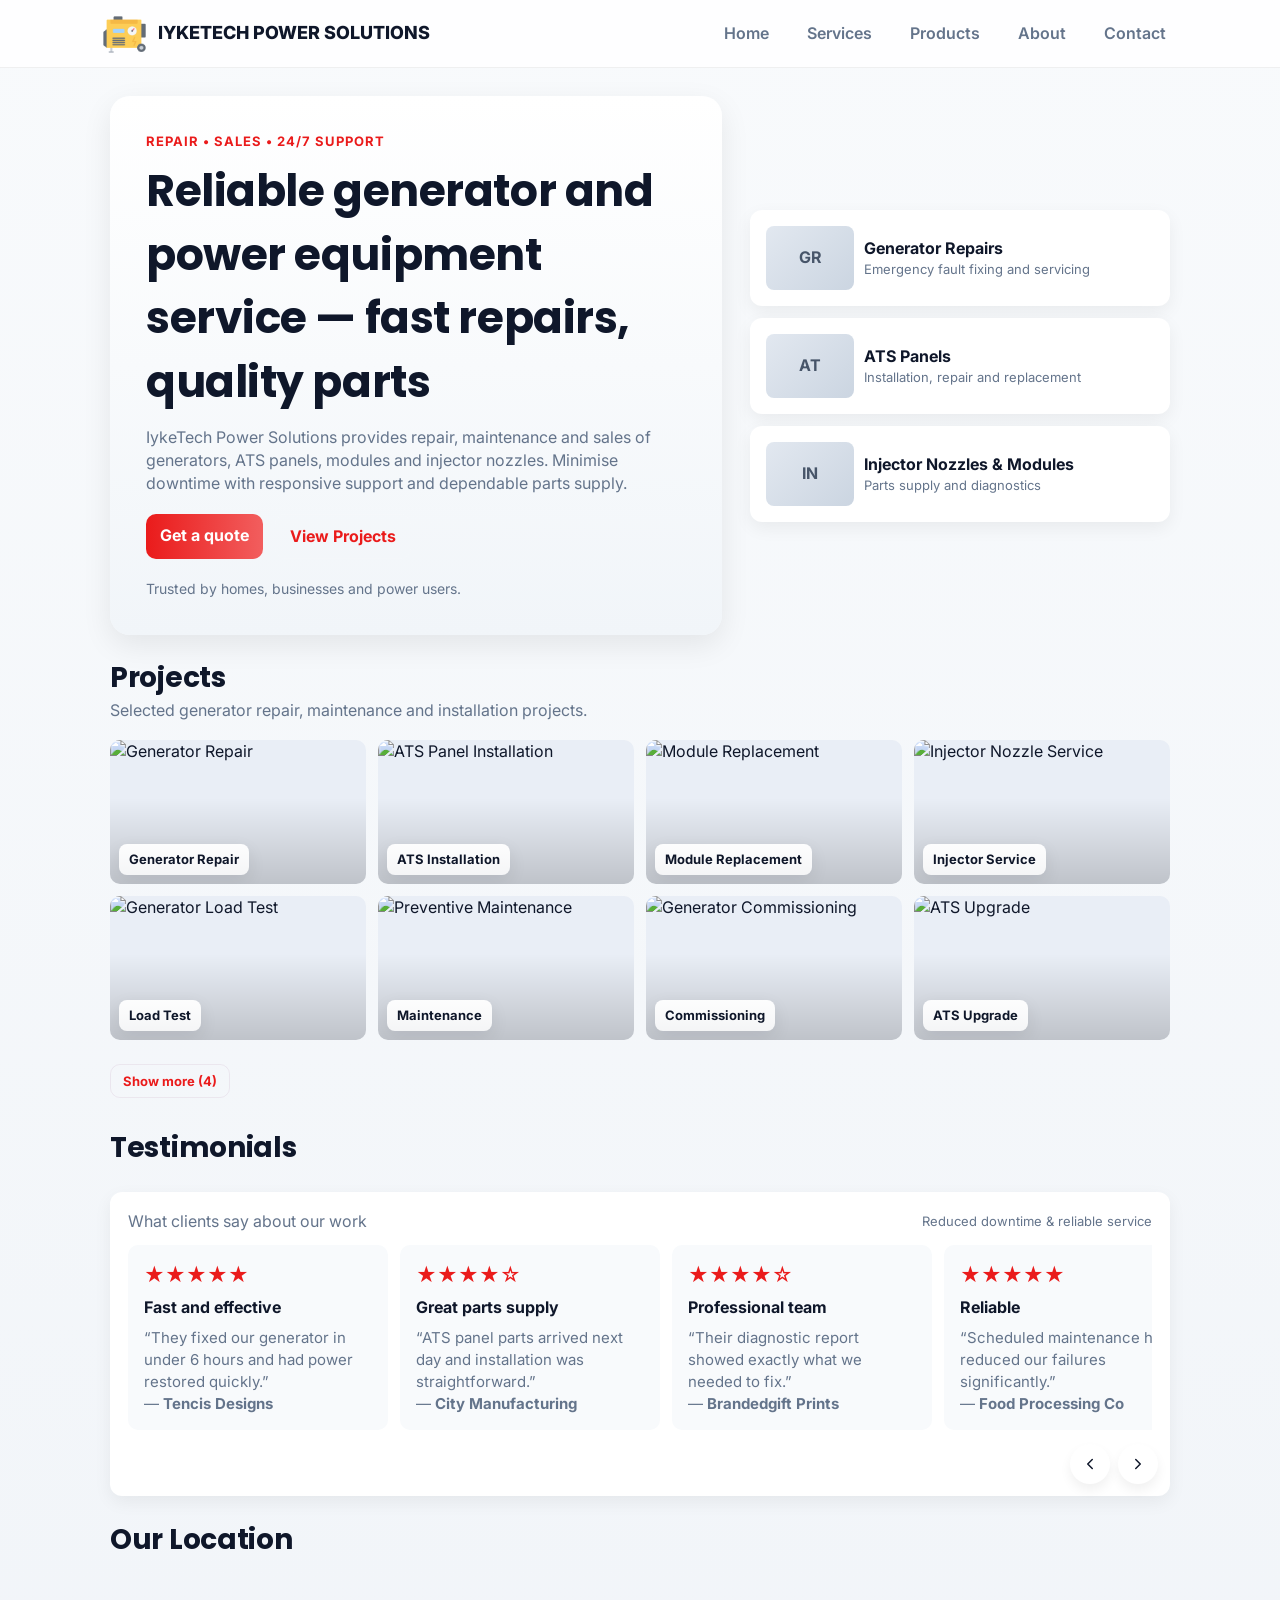
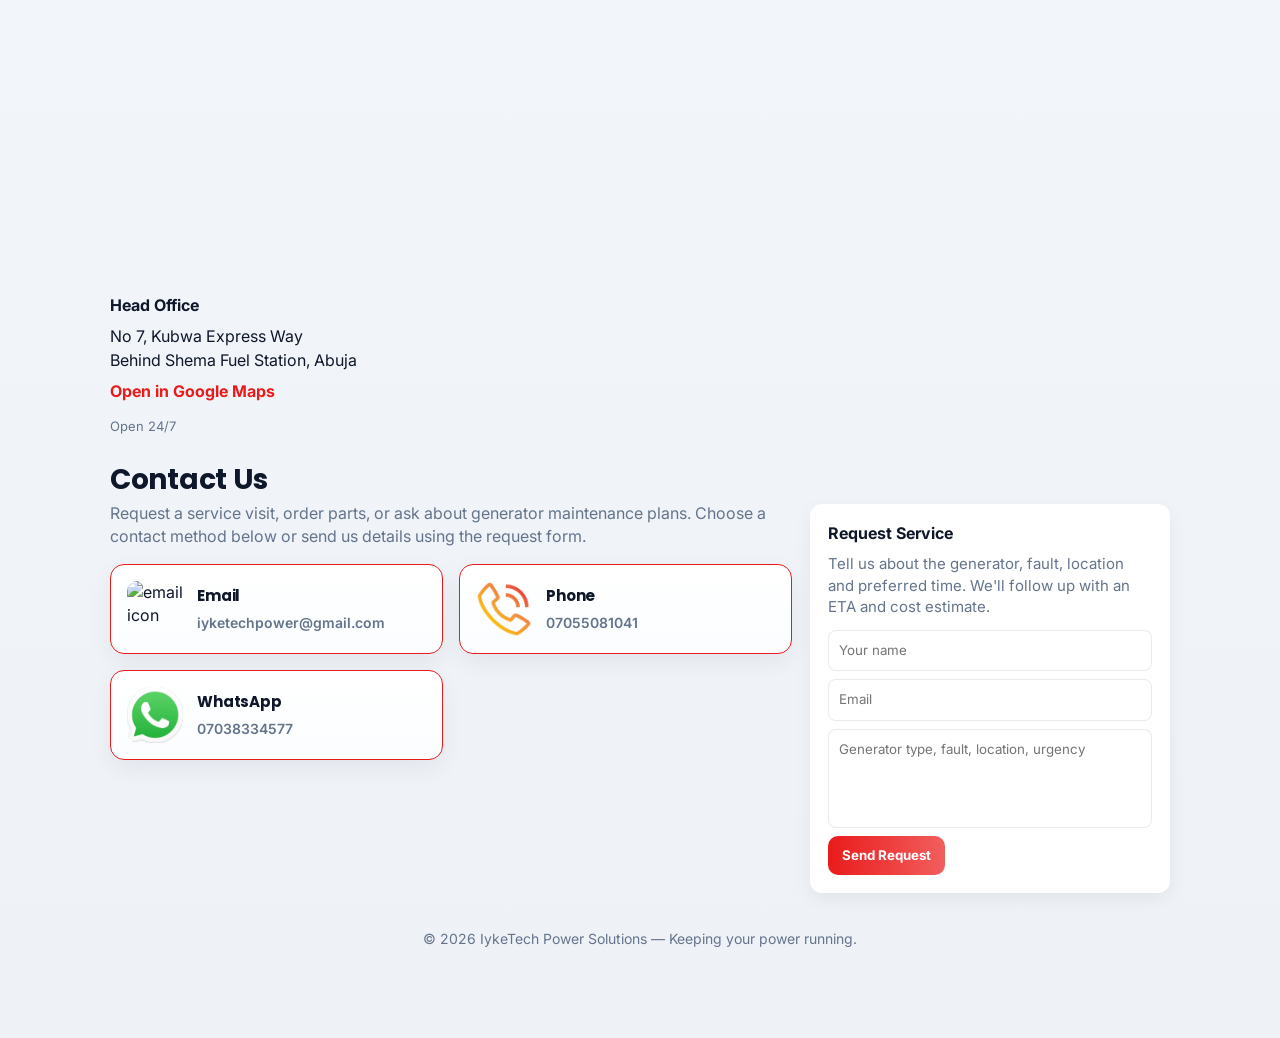
==== index.html @ dd2129fa "fix urls 2" ====
<!doctype html>
<html lang="en">

<head>
    <meta charset="utf-8" />
    <meta name="viewport" content="width=device-width,initial-scale=1" />
    <title>IykeTech Power Solutions — Generator Repairs, Sales & Maintenance</title>
    <link rel="stylesheet" href="index.css">
    <link rel="icon" href="/favicon.ico" type="image/x-icon">
    <meta name="description"
        content="IykeTech Power Solutions — generator repairs, ATS panels, modules, injector nozzles and sales. 24/7 support, parts supply and maintenance services." />

    <link rel="preconnect" href="https://fonts.googleapis.com">
    <link rel="preconnect" href="https://fonts.gstatic.com" crossorigin>
    <link
        href="https://fonts.googleapis.com/css2?family=Inter:wght@300;400;500;600;700&family=Poppins:wght@400;600;700&display=swap"
        rel="stylesheet">

    <link rel="canonical" href="https://your-site.example/" />
    <meta property="og:type" content="website" />
    <meta property="og:title" content="IykeTech Power Solutions — Generator Repairs & Sales" />
    <meta property="og:description"
        content="Repair and sales of generators, ATS panels, modules and injector nozzles. 24/7 service and support." />
    <meta property="og:image" content="https://chideraval.github.io/iyketech-power-solutions/images/logo.png" />
    <meta name="twitter:card" content="summary_large_image" />
    <meta name="twitter:title" content="IykeTech Power Solutions — Generator Repairs & Sales" />
    <meta name="twitter:description"
        content="Repair and sales of generators, ATS panels, modules and injector nozzles." />
    <meta name="twitter:image" content="https://chideraval.github.io/iyketech-power-solutions/images/logo.png" />

    <script type="application/ld+json">
  {
    "@context": "https://schema.org",
    "@type": "LocalBusiness",
    "name": "IykeTech Power Solutions",
    "description": "Repair and sales of generators, ATS panels, modules and injector nozzles.",
    "telephone": "07055081041",
    "email": "hello@iyketechpowersolutions.com",
    "url": "https://your-site.example/",
    "address": {
      "@type": "PostalAddress",
      "streetAddress": "No 7, Kubwa Express Way, behind Shema Fuel Station",
      "addressLocality": "Abuja",
      "addressRegion": "FCT",
      "postalCode": "",
      "addressCountry": "NG"
    }
  }
  </script>
</head>

<body>
    <header>
        <div class="nav-wrap">
            <div class="brand">
                <div class="logo" aria-hidden="true">
                    <img src="images/logo.png" loading="lazy" decoding="async" width="45"
                        height="45" alt="Company logo">
                </div>
                <div>
                    <div style="font-size:18px;font-weight:800">IYKETECH POWER SOLUTIONS</div>
                </div>
            </div>

            <nav>
                <div class="nav-links" role="navigation" aria-label="Main navigation">
                    <a href="/iyketech-power-solutions/">Home</a>
                    <a href="/iyketech-power-solutions/services">Services</a>
                    <a href="/iyketech-power-solutions/products">Products</a>
                    <a href="/iyketech-power-solutions/about">About</a>
                    <a href="#contact">Contact</a>
                </div>

                <div class="mobile-menu" id="mobileMenu" aria-hidden="true">
                    <a href="/iyketech-power-solutions/">Home</a>
                    <a href="/iyketech-power-solutions/services">Services</a>
                    <a href="/iyketech-power-solutions/products">Products</a>
                    <a href="/iyketech-power-solutions/about">About</a>
                    <a href="#contact">Contact</a>
                </div>
            </nav>

            <button class="menu-toggle" aria-label="Open menu" title="Menu">☰</button>
        </div>
    </header>

    <main>
        <section id="home" class="hero" aria-labelledby="home-title" data-aos="fade-up" data-aos-duration="1000"
            data-aos-delay="200">
            <div class="hero-card">
                <div class="eyebrow">Repair • Sales • 24/7 Support</div>
                <h1 id="home-title">Reliable generator and power equipment service — fast repairs, quality parts</h1>
                <p class="lead">IykeTech Power Solutions provides repair, maintenance and sales of generators, ATS
                    panels,
                    modules and injector nozzles. Minimise downtime with responsive support and dependable parts supply.
                </p>
                <div class="hero-ctas">
                    <a class="cta" href="#contact">Get a quote</a>
                    <a class="cta" href="#portfolio"
                        style="background:transparent;color:var(--accent);border:1px solid rgba(255,255,255,0.05)">View
                        Projects</a>
                </div>

                <div style="margin-top:20px;color:var(--muted);font-size:14px">Trusted by homes, businesses and power
                    users.</div>
            </div>

            <aside class="hero-preview" aria-hidden="true">
                <div class="sample-card">
                    <div class="sample-thumb">GR</div>
                    <div>
                        <div style="font-weight:700">Generator Repairs</div>
                        <div style="color:var(--muted);font-size:13px">Emergency fault fixing and servicing</div>
                    </div>
                </div>

                <div class="sample-card">
                    <div class="sample-thumb">AT</div>
                    <div>
                        <div style="font-weight:700">ATS Panels</div>
                        <div style="color:var(--muted);font-size:13px">Installation, repair and replacement</div>
                    </div>
                </div>

                <div class="sample-card">
                    <div class="sample-thumb">IN</div>
                    <div>
                        <div style="font-weight:700">Injector Nozzles & Modules</div>
                        <div style="color:var(--muted);font-size:13px">Parts supply and diagnostics</div>
                    </div>
                </div>
            </aside>
        </section>

        <section id="portfolio" aria-labelledby="portfolio-title" style="margin-top:0px" data-aos="fade-up"
            data-aos-duration="1000" data-aos-delay="200">
            <h2 id="portfolio-title" style="margin-bottom: 0;">Projects</h2>
            <p style="color:var(--muted);margin-top:0px">Selected generator repair, maintenance and installation
                projects.</p>
            <div class="portfolio-grid">
                <div class="project" data-title="Generator Repair — Residential Estate"
                    data-img="url('https://picsum.photos/seed/retailfacade/1200/800')">
                    <img class="proj-img" loading="lazy" decoding="async"
                        src="https://picsum.photos/seed/retailfacade/1200/800" alt="Generator Repair">
                    <div class="label">Generator Repair</div>
                </div>

                <div class="project" data-title="ATS Panel Installation — Office Complex"
                    data-img="url('https://picsum.photos/seed/confbackdrop/1200/800')">
                    <img class="proj-img" loading="lazy" decoding="async"
                        src="https://picsum.photos/seed/confbackdrop/1200/800" alt="ATS Panel Installation">
                    <div class="label">ATS Installation</div>
                </div>

                <div class="project" data-title="Module Replacement — Business Centre"
                    data-img="url('https://picsum.photos/seed/vehiclewrapdesign/1200/800')">
                    <img class="proj-img" loading="lazy" decoding="async"
                        src="https://picsum.photos/seed/vehiclewrapdesign/1200/800" alt="Module Replacement">
                    <div class="label">Module Replacement</div>
                </div>

                <div class="project" data-title="Injector Nozzle Service — Fleet Generator"
                    data-img="url('https://picsum.photos/seed/windowgraphics/1200/800')">
                    <img class="proj-img" loading="lazy" decoding="async"
                        src="https://picsum.photos/seed/windowgraphics/1200/800" alt="Injector Nozzle Service">
                    <div class="label">Injector Service</div>
                </div>

                <div class="project" data-title="Generator Load Test — Workshop"
                    data-img="url('https://picsum.photos/seed/eventsigns/1200/800')">
                    <img class="proj-img" loading="lazy" decoding="async"
                        src="https://picsum.photos/seed/eventsigns/1200/800" alt="Generator Load Test">
                    <div class="label">Load Test</div>
                </div>

                <div class="project" data-title="Preventive Maintenance — Estate Backup Power"
                    data-img="url('https://picsum.photos/seed/exhibitbooth/1200/800')">
                    <img class="proj-img" loading="lazy" decoding="async"
                        src="https://picsum.photos/seed/exhibitbooth/1200/800" alt="Preventive Maintenance">
                    <div class="label">Maintenance</div>
                </div>

                <div class="project" data-title="Generator Commissioning — New Site"
                    data-img="url('https://picsum.photos/seed/posterdesign/1200/800')">
                    <img class="proj-img" loading="lazy" decoding="async"
                        src="https://picsum.photos/seed/posterdesign/1200/800" alt="Generator Commissioning">
                    <div class="label">Commissioning</div>
                </div>

                <div class="project" data-title="Control Wiring — ATS Upgrade"
                    data-img="url('https://picsum.photos/seed/floorgraphics/1200/800')">
                    <img class="proj-img" loading="lazy" decoding="async"
                        src="https://picsum.photos/seed/floorgraphics/1200/800" alt="ATS Upgrade">
                    <div class="label">ATS Upgrade</div>
                </div>

                <div class="project" data-title="Generator Overhaul — Industrial Facility"
                    data-img="url('https://picsum.photos/seed/windowwrap1/1200/800')">
                    <img class="proj-img" loading="lazy" decoding="async"
                        src="https://picsum.photos/seed/windowwrap1/1200/800" alt="Generator Overhaul">
                    <div class="label">Generator Overhaul</div>
                </div>

                <div class="project" data-title="Fuel System Service — Power House"
                    data-img="url('https://picsum.photos/seed/banner1/1200/800')">
                    <img class="proj-img" loading="lazy" decoding="async"
                        src="https://picsum.photos/seed/banner1/1200/800" alt="Fuel System Service">
                    <div class="label">Fuel Service</div>
                </div>

                <div class="project" data-title="ATS Diagnostics — Corporate Office"
                    data-img="url('https://picsum.photos/seed/tradeshow1/1200/800')">
                    <img class="proj-img" loading="lazy" decoding="async"
                        src="https://picsum.photos/seed/tradeshow1/1200/800" alt="ATS Diagnostics">
                    <div class="label">ATS Diagnostics</div>
                </div>

                <div class="project" data-title="Generator Belt Alignment — Utility Room"
                    data-img="url('https://picsum.photos/seed/pop1/1200/800')">
                    <img class="proj-img" loading="lazy" decoding="async" src="https://picsum.photos/seed/pop1/1200/800"
                        alt="Generator Belt Alignment">
                    <div class="label">Belt Alignment</div>
                </div>
            </div>

            <div id="portfolioControls" aria-hidden="true"></div>
        </section>

        <div class="lightbox" id="lightbox" role="dialog" aria-hidden="true" aria-label="Project preview"
            data-aos="fade-up" data-aos-duration="1000" data-aos-delay="200">
            <div class="lightbox-content" role="document">
                <div style="display:flex;justify-content:space-between;align-items:center">
                    <div style="font-weight:700" id="lb-title">Project</div>
                </div>

                <button class="lb-close" id="lb-close" aria-label="Close">
                    <svg viewBox="0 0 24 24" aria-hidden="true" focusable="false">
                        <line x1="18" y1="6" x2="6" y2="18"></line>
                        <line x1="6" y1="6" x2="18" y2="18"></line>
                    </svg>
                </button>

                <div class="lb-img" id="lb-img"
                    style="margin-top:20px;background-size:cover;background-position:center"></div>

                <div class="lb-meta">
                    <div style="color:var(--muted);font-size:13px">We deliver full reports and recommended action plans
                        after each visit.</div>
                    <div class="lb-nav" style="display:flex;gap:8px">
                        <button class="icon-btn lb-nav-btn" id="prev" aria-label="Previous project"><svg
                                viewBox="0 0 24 24">
                                <polyline points="15 18 9 12 15 6"></polyline>
                            </svg></button>
                        <button class="icon-btn lb-nav-btn" id="next" aria-label="Next project"><svg
                                viewBox="0 0 24 24">
                                <polyline points="9 18 15 12 9 6"></polyline>
                            </svg></button>
                    </div>
                </div>
            </div>
        </div>

        <section id="testimonials" aria-labelledby="testimonials-title" style="margin-top:30px" data-aos="fade-up"
            data-aos-duration="1000" data-aos-delay="200">
            <h2 id="testimonials-title">Testimonials</h2>
            <div class="testimonials">
                <div style="display:flex;justify-content:space-between;align-items:center;margin-bottom:12px">
                    <div style="color:var(--muted)">What clients say about our work</div>
                    <div style="color:var(--muted);font-size:13px">Reduced downtime & reliable service</div>
                </div>

                <div class="test-slider" id="test-slider">
                    <div class="test-card">
                        <div class="stars">★★★★★</div>
                        <div style="font-weight:700">Fast and effective</div>
                        <div style="color:var(--muted);margin-top:8px;font-size:15px;">“They fixed our generator in
                            under 6 hours and had power restored quickly.” <br> — <strong>Tencis Designs</strong>
                        </div>
                    </div>
                    <div class="test-card">
                        <div class="stars">★★★★☆</div>
                        <div style="font-weight:700">Great parts supply</div>
                        <div style="color:var(--muted);margin-top:8px;font-size:15px;">“ATS panel parts arrived next
                            day and installation was straightforward.” <br> — <strong>City Manufacturing</strong></div>
                    </div>
                    <div class="test-card">
                        <div class="stars">★★★★☆</div>
                        <div style="font-weight:700">Professional team</div>
                        <div style="color:var(--muted);margin-top:8px;font-size:15px;">“Their diagnostic report showed
                            exactly what we needed to fix.” <br> — <strong>Brandedgift Prints</strong></div>
                    </div>
                    <div class="test-card">
                        <div class="stars">★★★★★</div>
                        <div style="font-weight:700">Reliable</div>
                        <div style="color:var(--muted);margin-top:8px;font-size:15px;">“Scheduled maintenance has
                            reduced our failures significantly.” <br> — <strong>Food Processing Co</strong>
                        </div>
                    </div>
                </div>

                <div class="test-nav" aria-hidden="false">
                    <button class="icon-btn" id="test-prev" aria-label="Previous testimonial"><svg viewBox="0 0 24 24">
                            <polyline points="15 18 9 12 15 6"></polyline>
                        </svg></button>
                    <button class="icon-btn" id="test-next" aria-label="Next testimonial"><svg viewBox="0 0 24 24">
                            <polyline points="9 18 15 12 9 6"></polyline>
                        </svg></button>
                </div>
            </div>
        </section>

        <!-- <section id="videos" aria-labelledby="videos-title" style="margin-top:20px">
            <h2 id="videos-title" style="margin: 0;">Videos</h2>
            <p style="color:var(--muted);margin-top:0">Recent works and service highlights.</p>
            <div style="display:grid;grid-template-columns:repeat(auto-fit,minmax(280px,1fr));gap:12px;margin-top:12px">
                <div style="aspect-ratio:16/9;background:#000;border-radius:0px;overflow:hidden">
                    <iframe class="map-frame" loading="lazy" data-src="https://www.youtube.com/embed/kXYiU_JCYtU"
                        src="about:blank" title="Video 1" frameborder="0" allowfullscreen></iframe>
                </div>
                <div style="aspect-ratio:16/9;background:#000;border-radius:0px;overflow:hidden">
                    <iframe class="map-frame" loading="lazy" data-src="https://www.youtube.com/embed/VbfpW0pbvaU"
                        src="about:blank" title="Video 2" frameborder="0" allowfullscreen></iframe>
                </div>
                <div style="aspect-ratio:16/9;background:#000;border-radius:0px;overflow:hidden">
                    <iframe class="map-frame" loading="lazy" data-src="https://www.youtube.com/embed/3JZ_D3ELwOQ"
                        src="about:blank" title="Video 3" frameborder="0" allowfullscreen></iframe>
                </div>
            </div>
        </section> -->

        <section id="locations" aria-labelledby="locations-title" class="locations" data-aos="fade-up"
            data-aos-duration="1000" data-aos-delay="200">
            <h2 id="locations-title" style="margin-bottom: 0;">Our Location</h2>

            <div class="map-grid">
                <div class="map-card" role="region" aria-label="Business location">
                    <div class="map-inner">
                        <iframe class="map-frame" loading="lazy"
                            data-src="https://www.google.com/maps?q=9.139633,7.351795&z=14&output=embed"
                            src="about:blank" title="Business location map"></iframe>
                        <div class="map-body">
                            <strong>Head Office</strong>
                            <div>No 7, Kubwa Express Way<br />Behind Shema Fuel Station, Abuja</div>
                            <a class="map-link" href="https://www.google.com/maps/search/?api=1&query=9.139633,7.351795"
                                target="_blank" rel="noopener noreferrer">Open in Google Maps</a>
                            <div class="map-note">Open 24/7</div>
                        </div>
                    </div>
                </div>
            </div>
        </section>

        <section id="contact" aria-labelledby="contact-title" style="margin-top:28px" data-aos="fade-up"
            data-aos-duration="1000" data-aos-delay="200">
            <h2 id="contact-title" style="line-height: 0;">Contact Us</h2>
            <div class="contact">
                <div style="margin-top:-18px;">
                    <p style="color:var(--muted);">Request a service visit, order parts, or ask about generator
                        maintenance plans.
                        Choose a contact method below or send us details using the request form.</p>

                    <div class="contact-cards" role="list">
                        <div class="contact-method" role="listitem" aria-label="Email iyketechpower@gmail.com">
                            <img class="icon-img" src="images/gmail.png" loading="lazy" decoding="async"
                                alt="email icon">
                            <div class="contact-body">
                                <h3>Email</h3>
                                <a class="contact-link"
                                    href="mailto:iyketechpower@gmail.com">iyketechpower@gmail.com</a>
                            </div>
                        </div>

                        <div class="contact-method" role="listitem" aria-label="Phone 07055081041">
                            <img class="icon-img" src="images/telephone-call.png" loading="lazy" decoding="async"
                                alt="phone icon">
                            <div class="contact-body">
                                <h3>Phone</h3>
                                <a class="contact-link" href="tel:07055081041">07055081041</a>
                            </div>
                        </div>

                        <div class="contact-method" role="listitem" aria-label="WhatsApp 07038334577">
                            <img class="icon-img" src="images/whatsapp_5968841.png" loading="lazy" decoding="async"
                                alt="whatsapp icon">
                            <div class="contact-body">
                                <h3>WhatsApp</h3>
                                <a class="contact-link" href="https://wa.me/2347038334577" target="_blank"
                                    rel="noopener noreferrer">07038334577</a>
                            </div>
                        </div>
                    </div>
                </div>

                <aside class="contact-card" aria-labelledby="aside-quote-title">
                    <div id="aside-quote-title" style="font-weight:700">Request Service</div>
                    <div style="color:var(--muted);margin-top:8px;font-size:15px;">Tell us about the generator, fault,
                        location and preferred time. We'll follow up with an ETA and cost estimate.</div>

                    <form id="contactForm" style="margin-top:12px;display:flex;flex-direction:column;gap:8px">
                        <input id="name" name="name" placeholder="Your name"
                            style="padding:10px;border-radius:8px;border:1px solid rgba(0,0,0,0.08);" required>
                        <input id="email" name="email" type="email" placeholder="Email"
                            style="padding:10px;border-radius:8px;border:1px solid rgba(0,0,0,0.08);" required>
                        <textarea id="message" name="message" placeholder="Generator type, fault, location, urgency"
                            rows="4"
                            style="padding:10px;border-radius:8px;border:1px solid rgba(0,0,0,0.08);resize: none;"
                            required></textarea>
                        <div style="display:flex;gap:10px;align-items:center">
                            <button id="sendBtn" type="submit" class="cta">Send Request</button>
                            <div id="sendMsg" style="color:var(--muted);font-size:13px"></div>
                        </div>
                    </form>
                </aside>
            </div>
        </section>

        <footer>
            © <span id="year"></span> IykeTech Power Solutions — Keeping your power running.
        </footer>
    </main>

    <div class="product-modal" id="productModal" role="dialog" aria-hidden="true" aria-labelledby="pm-title">
        <div class="product-modal-content" role="document" aria-modal="true">
            <button class="pm-close" id="pmClose" aria-label="Close product details">
                <svg viewBox="0 0 24 24" width="14" height="14" fill="none" stroke="currentColor" stroke-width="2"
                    stroke-linecap="round" stroke-linejoin="round">
                    <line x1="18" y1="6" x2="6" y2="18"></line>
                    <line x1="6" y1="6" x2="18" y2="18"></line>
                </svg>
            </button>

            <h3 class="modal-title">Product details</h3>

            <div class="product-modal-card">
                <div class="pm-img" id="pmImg" style="background-image:url('');"></div>
                <div class="pm-body">
                    <div>
                        <div id="pm-title" class="pm-title" style="font-size:18px;font-weight:800;">
                        </div>
                        <div id="pm-price" class="pm-price" style="font-size: 16px;"></div>
                    </div>

                    <div id="pm-desc" class="pm-specs" aria-live="polite"></div>

                    <div id="pm-details" class="pm-details"></div>

                    <div class="pm-get-wrap" id="pm-get-wrap" style="display:block">
                        <a id="pmGetLink" class="cta" href="https://wa.me/2347038334577" target="_blank"
                            rel="noopener noreferrer">Get</a>
                    </div>
                </div>
            </div>
        </div>
    </div>
    <script src="index.js"></script>
</body>

</html>
---- index.css ----
:root {
    --font-heading: "Poppins", Inter, system-ui, -apple-system, "Segoe UI", Roboto, "Helvetica Neue", Arial, sans-serif;
    --font-body: "Inter", system-ui, -apple-system, "Segoe UI", Roboto, "Helvetica Neue", Arial, sans-serif;
    --bg: #f8fafc;
    --surface: #ffffff;
    /* --accent: #1ab309; */
    --accent: #ea1b1b;
    --muted: #64748b;
    --card: linear-gradient(180deg, #ffffff, #f1f5f9);
    --radius: 16px;
    --max-width: 1100px;
    --nav-height: 68px;
    color-scheme: light;
    font-family: Inter, ui-sans-serif, system-ui, -apple-system, "Segoe UI", Roboto, "Helvetica Neue", Arial;
}

* {
    box-sizing: border-box
}

html {
    scroll-behavior: smooth;
    scroll-padding-top: calc(var(--nav-height) + 15px);
}

body {
    margin: 0;
    background: linear-gradient(180deg, #f8fafc 0%, #eef2f7 100%);
    color: #0f172a;
    -webkit-font-smoothing: antialiased;
    -moz-osx-font-smoothing: grayscale;
    line-height: 1.45;
    padding-bottom: 60px;
    font-family: var(--font-body);
    font-weight: 400;
    line-height: 1.45;
}

/* Headings */
h1,
h2,
h3,
h4 {
    font-family: var(--font-heading);
    font-weight: 700;
    letter-spacing: -0.01em;
    /* margin: .4em 0 .6em; */
}

h1 {
    font-size: clamp(28px, 4vw, 44px)
}

h2 {
    font-size: clamp(20px, 3vw, 28px)
}

h3 {
    font-size: 18px
}

/* Header/Nav */
header {
    position: sticky;
    top: 0;
    z-index: 60;
    height: var(--nav-height);
    backdrop-filter: blur(6px);
    background: rgba(255, 255, 255, 0.8);
    border-bottom: 1px solid rgba(0, 0, 0, 0.06);
    display: flex;
    align-items: center;
    justify-content: center;
}

.nav-wrap {
    width: 100%;
    max-width: var(--max-width);
    display: flex;
    align-items: center;
    gap: 16px;
    padding: 12px
}

.brand {
    display: flex;
    align-items: center;
    gap: 12px;
    font-weight: 700
}

.logo {
    width: 44px;
    height: 44px;
    border-radius: 10px;
    display: grid;
    place-items: center;
    /* background: linear-gradient(135deg, var(--accent), #ffd6b8); */
    color: #fff;
    font-weight: 800
}

.logo img {
    border-radius: 10px;
}

nav {
    margin-left: auto
}

.nav-links {
    display: flex;
    gap: 14px;
    align-items: center
}

.nav-links a {
    color: var(--muted);
    text-decoration: none;
    font-weight: 600;
    padding: 8px 12px;
    border-radius: 8px
}

.nav-links a:hover {
    color: #0f172a;
    background: rgba(0, 0, 0, 0.04)
}

.cta {
    display: inline-block;
    padding: 10px 14px;
    border-radius: 10px;
    /* background: linear-gradient(90deg, var(--accent), #ff8f5b); */
    background: linear-gradient(90deg, var(--accent), #f25e5e);
    color: #fff;
    font-weight: 700;
    border: none;
    cursor: pointer;
    text-decoration: none
}

.menu-toggle {
    display: none;
    background: #f1f5f9;
    border: 1px solid rgba(0, 0, 0, 0.06);
    color: #0f172a;
    padding: 8px 12px;
    border-radius: 10px;
    font-weight: 700;
    cursor: pointer
}

.mobile-menu {
    position: absolute;
    top: var(--nav-height);
    left: 0;
    width: 100%;
    background: #ffffff;
    /* border-radius: 0 0 14px 14px; */
    border-radius: 0px;
    box-shadow: 0 20px 40px rgba(0, 0, 0, 0.12);
    padding: 14px;
    display: none;
    flex-direction: column;
    gap: 6px;
    border: 1px solid rgba(0, 0, 0, 0.06);
    animation: fadeIn 0.2s ease;
    z-index: 70;
}

.mobile-menu a {
    padding: 14px 16px;
    border-radius: 10px;
    font-weight: 600;
    color: #0f172a;
    text-decoration: none;
    width: 100%;
    display: block
}

.mobile-menu a:hover {
    background: #f1f5f9
}

.mobile-menu.open {
    display: flex
}

@keyframes fadeIn {
    from {
        opacity: 0;
        transform: translateY(-8px)
    }

    to {
        opacity: 1;
        transform: translateY(0)
    }
}

@media (max-width:900px) {
    .nav-links {
        display: none
    }

    .menu-toggle {
        display: inline-flex
    }
}

main {
    max-width: var(--max-width);
    margin: 28px auto;
    padding: 0 20px
}

/* HERO */
.hero {
    /* min-height: 60vh; */
    display: grid;
    grid-template-columns: 1fr 420px;
    gap: 28px;
    align-items: center
}

.hero-card {
    background: var(--card);
    padding: 36px;
    border-radius: 20px;
    box-shadow: 0 10px 30px rgba(0, 0, 0, 0.08);
}

.eyebrow {
    color: var(--accent);
    font-weight: 700;
    text-transform: uppercase;
    letter-spacing: 1px;
    font-size: 13px
}

h1 {
    font-size: clamp(28px, 4vw, 44px);
    margin: 8px 0 12px
}

p.lead {
    color: var(--muted);
    margin: 0 0 18px
}

.hero-ctas {
    display: flex;
    gap: 12px
}

.hero-preview {
    display: flex;
    flex-direction: column;
    gap: 12px
}

.sample-card {
    border-radius: 12px;
    padding: 16px;
    background: #ffffff;
    box-shadow: 0 6px 18px rgba(0, 0, 0, 0.06);
    display: flex;
    gap: 10px;
    align-items: center
}

.sample-thumb {
    width: 88px;
    height: 64px;
    border-radius: 8px;
    background: linear-gradient(135deg, #e2e8f0, #cbd5e1);
    display: grid;
    place-items: center;
    color: #475569;
    font-weight: 700
}

/* SERVICES */
.service-list {
    /* margin-top: 44px; */
    display: flex;
    flex-direction: column;
    gap: 18px
}

.service-item {
    display: flex;
    flex-direction: column;
    gap: 18px;
    background: linear-gradient(180deg, rgba(255, 255, 255, 0.96), #fbfdff);
    border-radius: 14px;
    border: 1px solid rgba(15, 23, 42, 0.04);
    box-shadow: 0 10px 30px rgba(14, 20, 30, 0.06);
    overflow: hidden;
    transition: transform .22s cubic-bezier(.2, .9, .2, 1), box-shadow .22s;
}

.service-item:hover {
    transform: translateY(-6px);
    box-shadow: 0 22px 44px rgba(14, 20, 30, 0.10)
}

.svc-image {
    width: 100%;
    height: 220px;
    flex: 0 0 auto;
    display: block;
    background: #e6eef6;
    overflow: hidden
}

.svc-image img {
    width: 100%;
    height: 100%;
    object-fit: cover;
    display: block
}

.svc-content {
    padding: 0 18px 18px 18px;
    display: flex;
    flex-direction: column;
    gap: 12px;
    text-align: left
}

.svc-title-badge {
    display: flex;
    flex-direction: column;
    gap: 6px;
    align-items: flex-start
}

.svc-title-badge h3 {
    margin: 0;
    font-size: 20px
}

.badge {
    display: inline-block;
    align-self: flex-start;
    background: rgba(53, 120, 255, 0.08);
    color: var(--accent);
    padding: 6px 8px;
    border-radius: 8px;
    font-weight: 700;
    font-size: 12px;
    white-space: nowrap
}

.svc-copy {
    margin: 0;
    color: var(--muted);
    font-size: 15px
}

.svc-foot {
    display: flex;
    justify-content: space-between;
    align-items: center;
    margin-top: 6px;
    flex-wrap: wrap;
    gap: 10px
}

.svc-cta {
    background: linear-gradient(90deg, var(--accent), #f25e5e);
    color: white;
    padding: 8px 12px;
    border-radius: 10px;
    text-decoration: none;
    font-weight: 700;
    box-shadow: 0 6px 18px rgba(255, 107, 53, 0.12)
}

.svc-meta {
    color: var(--muted);
    font-weight: 600;
    font-size: 13px
}

/* NEW: Other services tag list */
.service-tags {
    margin-top: 18px;
    padding: 18px;
    border-radius: 12px;
    background: linear-gradient(180deg, #fff, #fff9fb);
    border: 1px solid rgba(123, 45, 109, 0.04);
    box-shadow: 0 8px 24px rgba(18, 24, 33, 0.03);
}

.service-tags h3 {
    /* margin: 0 0 12px 0; */
    margin: 0;
    font-size: 22px;
    font-family: var(--font-heading);
    /* color: var(--accent); */
}

.tags {
    display: flex;
    gap: 10px;
    flex-wrap: wrap;
    align-items: center;
}

.tag {
    display: inline-flex;
    align-items: center;
    gap: 8px;
    padding: 8px 12px;
    border-radius: 999px;
    background: linear-gradient(90deg, rgba(123, 45, 109, 0.06), rgba(246, 198, 216, 0.04));
    color: var(--accent);
    font-weight: 600;
    font-size: 14px;
    border: 1px solid rgba(123, 45, 109, 0.06);
    cursor: default;
    user-select: none;
    transition: transform .14s ease, box-shadow .14s ease;
    white-space: nowrap;
}

.tag:focus {
    outline: none;
    box-shadow: 0 6px 18px rgba(123, 45, 109, 0.12);
    transform: translateY(-3px);
}

.tag:hover {
    transform: translateY(-3px);
    box-shadow: 0 6px 18px rgba(123, 45, 109, 0.08);
}

/* hidden class for collapsed tags */
.tag.hidden {
    display: none !important;
}

/* toggle button */
.tags-toggle {
    display: inline-flex;
    align-items: center;
    gap: 8px;
    margin-top: 12px;
    padding: 8px 12px;
    background: transparent;
    border: 1px solid rgba(123, 45, 109, 0.08);
    font-family: var(--font-body);
    font-size: 13px;
    color: var(--accent);
    border-radius: 10px;
    font-weight: 700;
    cursor: pointer;
}

.tags-toggle:focus {
    outline: none;
    box-shadow: 0 6px 18px rgba(123, 45, 109, 0.12);
}

/* tiny secondary text for tag counts (optional) */
.tag small {
    display: inline-block;
    font-weight: 600;
    color: rgba(15, 23, 42, 0.6);
    font-size: 12px;
    margin-left: 4px;
}

/* Products grid (now placed above portfolio) */
.products {
    margin-top: 18px;
    /* padding: 18px; */
    border-radius: 12px;
    /* background: linear-gradient(180deg, #fff, #fff9fb); */
    /* border: 1px solid rgba(123, 45, 109, 0.04); */
    /* box-shadow: 0 8px 24px rgba(18, 24, 33, 0.03) */
}

.products h3 {
    margin: 0 0 12px 0;
    font-size: 22px;
    font-family: var(--font-heading);
    /* color: var(--accent); */
}

.products-grid {
    display: grid;
    grid-template-columns: repeat(auto-fit, minmax(200px, 1fr));
    gap: 12px;
    margin-top: 12px
}

.product-card {
    background: #fff;
    border-radius: 12px;
    padding: 12px;
    display: flex;
    flex-direction: column;
    gap: 8px;
    box-shadow: 0 6px 18px rgba(0, 0, 0, 0.04);
    border: 1px solid rgba(123, 45, 109, 0.04)
}

.product-card img {
    width: 100%;
    height: 140px;
    object-fit: cover;
    border-radius: 8px
}

.product-title {
    font-weight: 700;
    color: #0f172a;
    font-size: 15px
}

.product-price {
    color: var(--accent);
    /* font-weight: 800; */
    font-weight: 500;
    font-size: 14px;
    /* margin-top: 4px */
}

.product-actions {
    margin-top: auto;
    display: flex;
    gap: 8px;
    align-items: center
}

.btn-outline {
    background: transparent;
    border: 1px solid rgba(123, 45, 109, 0.08);
    color: var(--accent);
    padding: 8px 10px;
    border-radius: 8px;
    font-weight: 700;
    font-family: var(--font-body);
    text-decoration: none;
    font-size: 13px;
    cursor: pointer;
}

/* Product modal overlay and content */
.product-modal {
    position: fixed;
    inset: 0;
    display: none;
    align-items: center;
    justify-content: center;
    z-index: 200;
    background: rgba(0, 0, 0, 0.5);
    padding: 20px
}

.product-modal.open {
    display: flex
}

/* centered content container with padding and max-height so it doesn't touch top/bottom */
.product-modal-content {
    width: 100%;
    max-width: 900px;
    background: #fff;
    border-radius: 12px;
    padding: 18px;
    position: relative;
    box-shadow: 0 30px 60px rgba(2, 6, 23, 0.45);
    max-height: calc(100vh - 80px);
    /* prevents touching top/bottom */
    overflow: auto;
    /* scroll when content is long */
}

.product-modal-content h3.modal-title {
    margin: 0 0 12px 0;
    font-size: 20px;
    /* color: var(--accent); */
}

.pm-close {
    position: absolute;
    top: 12px;
    right: 12px;
    background: #fff;
    border-radius: 8px;
    width: 40px;
    height: 40px;
    display: grid;
    place-items: center;
    border: 0;
    cursor: pointer;
    box-shadow: 0 6px 12px rgba(0, 0, 0, 0.06)
}

/* modal inner card: image + body */
.product-modal-card {
    display: grid;
    grid-template-columns: 1fr 1fr;
    gap: 16px;
    margin-top: 8px;
}

.product-modal-card .pm-img {
    background-size: cover;
    background-position: center;
    min-height: 320px;
    max-height: 400px;
    border-radius: 8px
}

.product-modal-card .pm-body {
    display: flex;
    flex-direction: column;
    gap: 12px;
}

.pm-price {
    font-size: 18px;
    font-weight: 800;
    /* color: #0f172a; */
    color: var(--accent);
}

.pm-specs {
    color: var(--muted);
    font-size: 14px;
}

.pm-details {
    margin-top: 6px;
    color: var(--muted);
    font-size: 14px;
}

/* HIDE EXTRA PORTFOLIO CARDS ON GRID (they remain in DOM for lightbox navigation) */
.project.extra {
    display: none;
}

/* simple controls area below the portfolio grid */
#portfolioControls {
    margin-top: 12px;
    display: flex;
    gap: 10px;
    align-items: center;
}

#showAllProjects {
    cursor: pointer;
}

@media(max-width:900px) {
    .product-modal-card {
        grid-template-columns: 1fr;
    }
}


@media (min-width:900px) {
    .service-list {
        gap: 48px
    }

    .service-item {
        flex-direction: row;
        border-radius: 0px;
        align-items: center
    }

    .svc-image {
        flex: 0 0 48%;
        height: auto;
        min-height: 260px
    }

    .svc-content {
        flex: 1;
        padding: 24px 32px;
        align-self: center;
        max-width: 680px
    }

    .service-item:nth-child(even) {
        flex-direction: row-reverse
    }

    .service-item {
        background: transparent;
        border: none;
        box-shadow: none
    }

    .service-item:hover {
        transform: none;
        box-shadow: none
    }

    .svc-title-badge h3 {
        margin: 0;
        font-size: 26px
    }
}

@media (max-width:520px) {
    .svc-image {
        height: 180px
    }
}

/* Portfolio */
.portfolio-grid {
    margin-top: 18px;
    display: grid;
    grid-template-columns: repeat(auto-fit, minmax(240px, 1fr));
    gap: 12px
}

.project {
    position: relative;
    border-radius: 10px;
    overflow: hidden;
    cursor: pointer;
    min-height: 120px;
    display: flex;
    align-items: flex-end;
    justify-content: flex-start;
    padding: 0;
    background: #e9eef6
}

.project .proj-img {
    width: 100%;
    height: 100%;
    object-fit: cover;
    display: block;
    /* vertical-align: middle; */
    aspect-ratio: 16/9;
    transition: transform .28s ease
}

.project:hover .proj-img {
    transform: scale(1.03)
}

/* sticky overlay label on image */
.project .label {
    position: absolute;
    left: 9px;
    bottom: 9px;
    z-index: 3;
    background: linear-gradient(180deg, rgba(255, 255, 255, 0.95), rgba(255, 255, 255, 0.82));
    padding: 6px 10px;
    border-radius: 8px;
    font-weight: 700;
    font-size: 13px;
    box-shadow: 0 6px 18px rgba(2, 6, 23, 0.08);
    color: #0f172a;
}

/* subtle dark gradient to improve contrast for label */
.project::after {
    content: "";
    position: absolute;
    inset: 0;
    z-index: 1;
    background: linear-gradient(180deg, rgba(0, 0, 0, 0.0) 40%, rgba(0, 0, 0, 0.18) 100%);
    pointer-events: none;
}

/* Lightbox */
.lightbox {
    position: fixed;
    inset: 0;
    display: none;
    align-items: center;
    justify-content: center;
    background: rgba(0, 0, 0, 0.5);
    z-index: 120;
    padding: 28px
}

.lightbox.open {
    display: flex
}

.lightbox-content {
    /* max-width: 1200px; */
    max-width: 700px;
    width: 100%;
    background: #ffffff;
    border-radius: 12px;
    padding: 18px;
    position: relative;
    box-shadow: 0 30px 60px rgba(2, 6, 23, 0.45)
}

.lb-img {
    width: 100%;
    height: 60vh;
    border-radius: 8px;
    background-size: cover;
    background-position: center
}

.lb-meta {
    display: flex;
    justify-content: space-between;
    gap: 12px;
    margin-top: 12px;
    align-items: center
}

.lb-close {
    position: absolute;
    top: 12px;
    right: 12px;
    background: #ffffff;
    border-radius: 8px;
    box-shadow: 0 6px 12px rgba(0, 0, 0, 0.08);
    width: 40px;
    height: 40px;
    display: grid;
    place-items: center;
    padding: 0;
    border: 0;
    cursor: pointer;
    color: #0f172a;
    z-index: 130
}

.lb-close svg {
    width: 14px;
    height: 14px;
    display: block;
    fill: none;
    stroke: currentColor;
    stroke-width: 2;
    stroke-linecap: round;
    stroke-linejoin: round
}

.lb-nav {
    display: flex;
    gap: 8px
}

.lb-nav .icon-btn {
    background: #ffffff;
    border-radius: 50%;
    box-shadow: 0 8px 20px rgba(2, 6, 23, 0.12);
    width: 44px;
    height: 44px;
    display: grid;
    place-items: center;
    padding: 0;
    border: 0;
    cursor: pointer;
    color: #0f172a;
    z-index: 130
}

.lb-nav .icon-btn svg {
    width: 18px;
    height: 18px;
    display: block;
    fill: none;
    stroke: currentColor;
    stroke-width: 2;
    stroke-linecap: round;
    stroke-linejoin: round
}

/* Testimonials */
.testimonials {
    /* margin-top: 44px; */
    padding: 18px;
    padding-bottom: 60px;
    border-radius: 12px;
    background: #ffffff;
    box-shadow: 0 6px 18px rgba(0, 0, 0, 0.06);
    position: relative;
}

.test-slider {
    display: flex;
    gap: 12px;
    overflow: hidden;
    padding-bottom: 6px
}

.test-card {
    min-width: 260px;
    padding: 16px;
    border-radius: 10px;
    background: #f8fafc
}

.stars {
    color: var(--accent);
    font-size: 20px;
    margin-bottom: 6px
}

.test-nav {
    position: absolute;
    right: 12px;
    bottom: 12px;
    display: flex;
    gap: 8px
}

.test-nav .icon-btn {
    background: #ffffff;
    border-radius: 50%;
    box-shadow: 0 6px 12px rgba(0, 0, 0, 0.06);
    width: 40px;
    height: 40px;
    display: grid;
    place-items: center;
    padding: 0;
    border: 0;
    cursor: pointer;
    color: #0f172a
}

.test-nav .icon-btn svg {
    width: 18px;
    height: 18px;
    display: block;
    fill: none;
    stroke: currentColor;
    stroke-width: 2;
    stroke-linecap: round;
    stroke-linejoin: round
}

/* Locations */
.locations {
    /* margin-top: 28px; */
    display: grid;
    grid-template-columns: 1fr;
    gap: 18px
}

.map-grid {
    display: grid;
    grid-template-columns: 1fr;
    gap: 18px
}

.map-card {
    border-radius: 12px;
    overflow: hidden;
    background: #ffffff;
    border: 1px solid rgba(15, 23, 42, 0.04);
    box-shadow: 0 10px 30px rgba(14, 20, 30, 0.06);
    display: flex;
    flex-direction: column
}

.map-inner {
    display: flex;
    flex-direction: column
}

.map-frame {
    width: 100%;
    height: 260px;
    border: 0;
    display: block
}

.map-body {
    padding: 16px;
    display: flex;
    flex-direction: column;
    gap: 8px
}

.map-body strong {
    font-weight: 700
}

.map-link {
    color: var(--accent);
    text-decoration: none;
    font-weight: 700
}

.map-note {
    color: var(--muted);
    font-size: 13px;
    margin-top: 6px
}

@media(min-width:900px) {
    .map-grid {
        grid-template-columns: 1fr 1fr
    }

    .map-frame {
        height: 300px
    }

    .map-card {
        background: transparent;
        border: none;
        border-radius: 0px;
        box-shadow: none
    }

    .map-body {
        padding: 16px 0
    }
}

/* Contact cards & form */
.contact {
    display: grid;
    grid-template-columns: 1fr 360px;
    gap: 18px;
    margin-top: 24px
}

/* ===== contact overflow fixes =====
   Prevent children from forcing the container wider than it should be.
   Add this after your existing contact styles.
*/
.contact,
.contact * {
    box-sizing: border-box;
}

/* allow direct children of the .contact grid to shrink properly */
.contact>* {
    min-width: 0;
}

/* same for the contact cards grid items and service-like cards inside */
.contact-cards,
.contact-cards>* {
    min-width: 0;
}

/* allow the contact-method flex items to shrink (fixes long links / unbreakable content) */
.contact-method {
    min-width: 0;
}

/* ensure images / icons never overflow their containers */
.contact-method .icon-img,
.contact .proj-img,
.svc-image img {
    max-width: 100%;
    height: auto;
    display: block;
}

/* inputs/forms scale to fit the column and avoid overflow */
.contact-card input,
.contact-card textarea,
.contact input,
.contact textarea,
.svc-content input,
.svc-content textarea {
    width: 100%;
    max-width: 100%;
    box-sizing: border-box;
}

/* make long links wrap instead of forcing width */
.contact-method .contact-link,
.contact .map-body,
.contact .svc-meta {
    overflow-wrap: anywhere;
    word-break: break-word;
    white-space: normal;
}

/* if you prefer to visually clip any tiny overflow (optional) */
/* .contact { overflow: hidden; } */

.contact-cards {
    display: grid;
    grid-template-columns: repeat(auto-fit, minmax(240px, 1fr));
    gap: 16px;
    margin-top: 12px
}

.contact-method {
    background: linear-gradient(180deg, #ffffff, #fbfdff);
    padding: 16px;
    border-radius: 14px;
    box-shadow: 0 8px 24px rgba(18, 24, 33, 0.06);
    display: flex;
    gap: 14px;
    align-items: center;
    transition: transform .22s cubic-bezier(.2, .9, .2, 1), box-shadow .22s;
    border: 1px solid rgba(15, 23, 42, 0.03);
    border: 1px solid var(--accent);
    text-decoration: none;
    color: inherit
}

.contact-method:hover {
    transform: translateY(-6px);
    box-shadow: 0 18px 36px rgba(15, 23, 42, 0.08)
}

.contact-method .icon-img {
    width: 56px;
    height: 56px;
    border-radius: 10px;
    object-fit: cover;
    flex: 0 0 56px;
    /* background: linear-gradient(135deg, #fff, #f7f9fb); */
    /* box-shadow: 0 6px 12px rgba(0, 0, 0, 0.04) */
}

.contact-body {
    display: flex;
    flex-direction: column;
    gap: 6px
}

.contact-method h3 {
    margin: 0;
    font-size: 15px;
    color: #0f172a;
    font-weight: 700
}

.contact-method .contact-link {
    display: inline-block;
    color: var(--muted);
    font-weight: 600;
    font-size: 14px;
    text-decoration: none
}

.contact-method .contact-link:hover {
    color: #0f172a;
    text-decoration: none
}

.contact-card {
    padding: 18px;
    border-radius: 12px;
    background: #ffffff;
    box-shadow: 0 6px 18px rgba(0, 0, 0, 0.06)
}

#contactForm input,
#contactForm textarea,
#contactForm button {
    font-family: var(--font-body);
    font-weight: 400;
    line-height: 1.45;
}

#contactForm button {
    font-weight: 700;
}

#contactForm input:focus,
#contactForm textarea:focus {
    outline: 1px solid var(--accent);
    border: none;
}

footer {
    text-align: center;
    margin-top: 36px;
    color: var(--muted);
    font-size: 14px
}

@media (max-width:900px) {
    .hero {
        grid-template-columns: 1fr
    }

    .svc-image {
        height: 200px
    }

    .contact {
        grid-template-columns: 1fr
    }

    .hero-card {
        padding: 20px
    }

    .lb-img {
        height: 50vh
    }

    .test-nav {
        right: 10px;
        bottom: 10px
    }

    .contact-cards {
        grid-template-columns: 1fr
    }

    .map-frame {
        height: 220px
    }

    .map-grid {
        grid-template-columns: 1fr
    }
}

/* small styling for the table in modal */
.pm-spec-table {
    width: 100%;
    border-collapse: collapse;
    margin-top: 8px;
}

.pm-spec-table th,
.pm-spec-table td {
    text-align: left;
    padding: 6px 8px;
    border-bottom: 1px solid #eee;
    vertical-align: top;
}

.pm-unnamed-list {
    margin: 6px 0 0 18px;
}

.pm-get-wrap {
    margin-top: 12px;
}
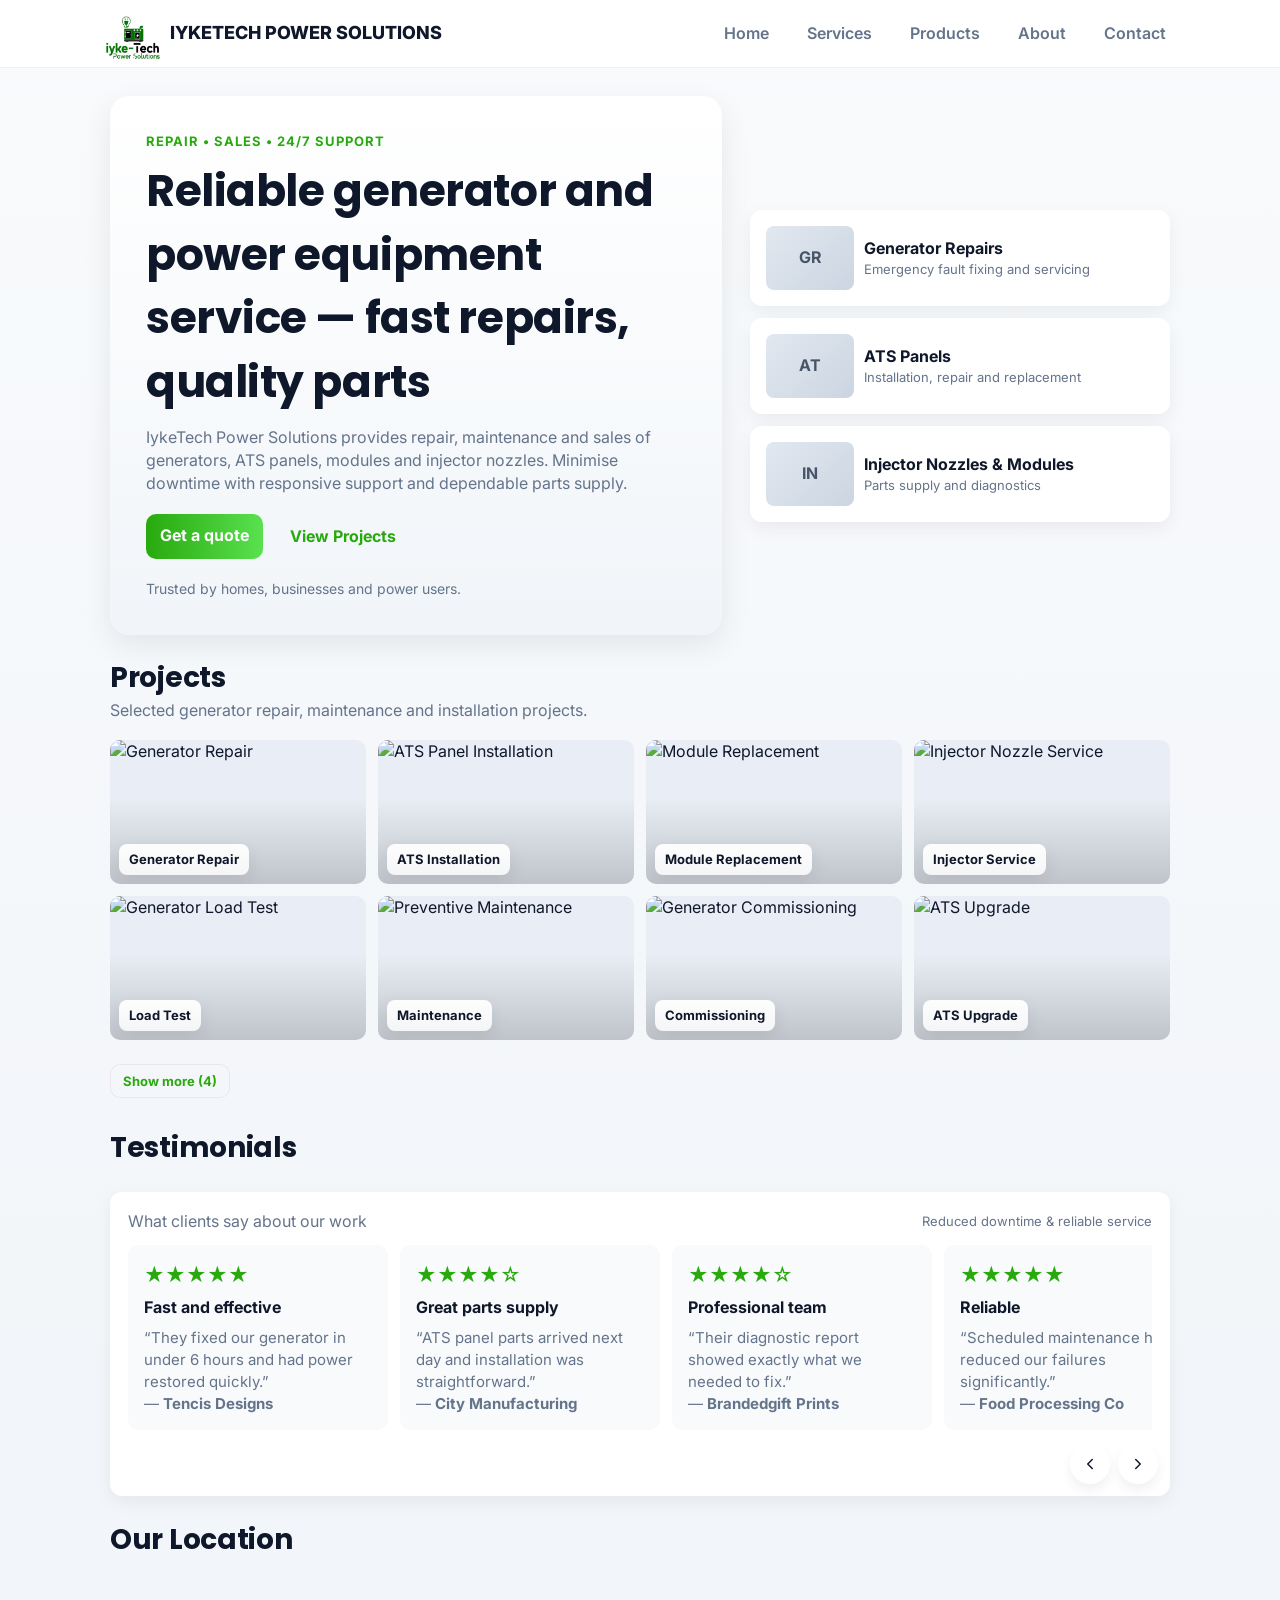
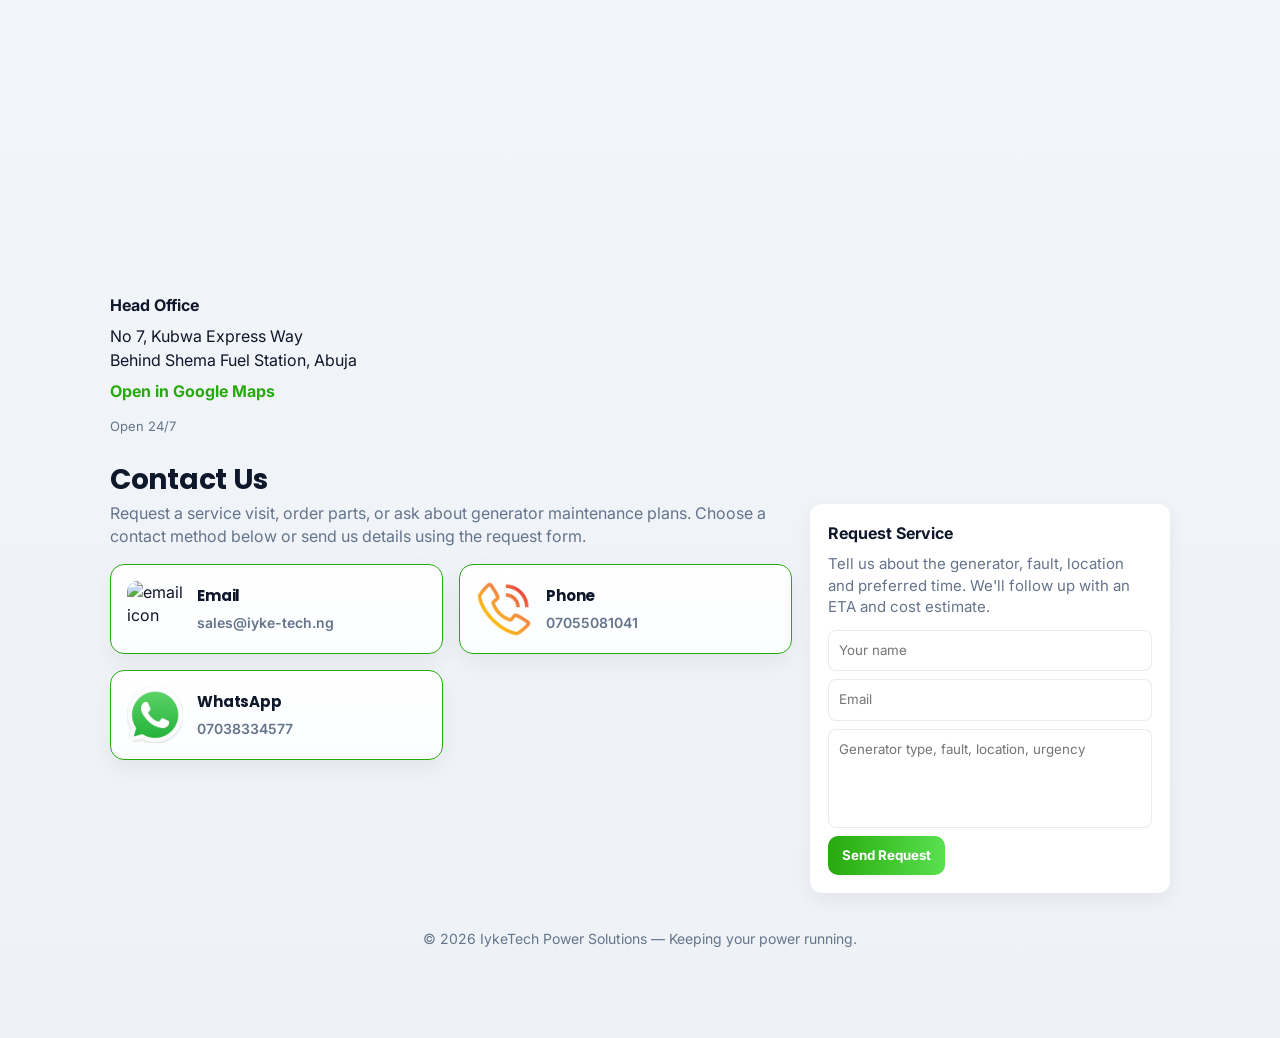
==== commit 3ab86984: "change logo" ====
--- a/index.html
+++ b/index.html
@@ -16,17 +16,17 @@
         href="https://fonts.googleapis.com/css2?family=Inter:wght@300;400;500;600;700&family=Poppins:wght@400;600;700&display=swap"
         rel="stylesheet">
 
-    <link rel="canonical" href="https://your-site.example/" />
+    <link rel="canonical" href="https://iyke-tech.ng/" />
     <meta property="og:type" content="website" />
     <meta property="og:title" content="IykeTech Power Solutions — Generator Repairs & Sales" />
     <meta property="og:description"
         content="Repair and sales of generators, ATS panels, modules and injector nozzles. 24/7 service and support." />
-    <meta property="og:image" content="https://chideraval.github.io/iyketech-power-solutions/images/logo.png" />
+    <meta property="og:image" content="https://chideraval.github.io/iyketech-power-solutions/images/iyke-tech-logo.jpg" />
     <meta name="twitter:card" content="summary_large_image" />
     <meta name="twitter:title" content="IykeTech Power Solutions — Generator Repairs & Sales" />
     <meta name="twitter:description"
         content="Repair and sales of generators, ATS panels, modules and injector nozzles." />
-    <meta name="twitter:image" content="https://chideraval.github.io/iyketech-power-solutions/images/logo.png" />
+    <meta name="twitter:image" content="https://chideraval.github.io/iyketech-power-solutions/images/iyke-tech-logo.jpg" />
 
     <script type="application/ld+json">
   {
@@ -35,8 +35,8 @@
     "name": "IykeTech Power Solutions",
     "description": "Repair and sales of generators, ATS panels, modules and injector nozzles.",
     "telephone": "07055081041",
-    "email": "hello@iyketechpowersolutions.com",
-    "url": "https://your-site.example/",
+    "email": "sales@iyke-tech.ng",
+    "url": "https://iyke-tech.ng/",
     "address": {
       "@type": "PostalAddress",
       "streetAddress": "No 7, Kubwa Express Way, behind Shema Fuel Station",
@@ -54,8 +54,8 @@
         <div class="nav-wrap">
             <div class="brand">
                 <div class="logo" aria-hidden="true">
-                    <img src="images/logo.png" loading="lazy" decoding="async" width="45"
-                        height="45" alt="Company logo">
+                    <img src="images/iyke-tech-logo.jpg" loading="lazy" decoding="async" width="60"
+                        height="50" alt="Company logo">
                 </div>
                 <div>
                     <div style="font-size:18px;font-weight:800">IYKETECH POWER SOLUTIONS</div>
@@ -360,13 +360,13 @@
                         Choose a contact method below or send us details using the request form.</p>
 
                     <div class="contact-cards" role="list">
-                        <div class="contact-method" role="listitem" aria-label="Email iyketechpower@gmail.com">
+                        <div class="contact-method" role="listitem" aria-label="Email sales@iyke-tech.ng">
                             <img class="icon-img" src="images/gmail.png" loading="lazy" decoding="async"
                                 alt="email icon">
                             <div class="contact-body">
                                 <h3>Email</h3>
                                 <a class="contact-link"
-                                    href="mailto:iyketechpower@gmail.com">iyketechpower@gmail.com</a>
+                                    href="mailto:sales@iyke-tech.ng">sales@iyke-tech.ng</a>
                             </div>
                         </div>
 
--- a/index.css
+++ b/index.css
@@ -4,7 +4,8 @@
     --bg: #f8fafc;
     --surface: #ffffff;
     /* --accent: #1ab309; */
-    --accent: #ea1b1b;
+    /* --accent: #ea1b1b; */
+    --accent: #28a90e;
     --muted: #64748b;
     --card: linear-gradient(180deg, #ffffff, #f1f5f9);
     --radius: 16px;
@@ -65,8 +66,9 @@
     top: 0;
     z-index: 60;
     height: var(--nav-height);
-    backdrop-filter: blur(6px);
+    /* backdrop-filter: blur(6px); */
     background: rgba(255, 255, 255, 0.8);
+    background-color: white;
     border-bottom: 1px solid rgba(0, 0, 0, 0.06);
     display: flex;
     align-items: center;
@@ -92,16 +94,17 @@
 .logo {
     width: 44px;
     height: 44px;
-    border-radius: 10px;
+    /* border-radius: 10px; */
     display: grid;
     place-items: center;
     /* background: linear-gradient(135deg, var(--accent), #ffd6b8); */
     color: #fff;
-    font-weight: 800
+    font-weight: 800;
+    padding-right: 3.5em;
 }
 
 .logo img {
-    border-radius: 10px;
+    /* border-radius: 10px; */
 }
 
 nav {
@@ -132,7 +135,7 @@
     padding: 10px 14px;
     border-radius: 10px;
     /* background: linear-gradient(90deg, var(--accent), #ff8f5b); */
-    background: linear-gradient(90deg, var(--accent), #f25e5e);
+    background: linear-gradient(90deg, var(--accent), #59e14f);
     color: #fff;
     font-weight: 700;
     border: none;
@@ -370,7 +373,7 @@
 }
 
 .svc-cta {
-    background: linear-gradient(90deg, var(--accent), #f25e5e);
+    background: linear-gradient(90deg, var(--accent), #59e14f);
     color: white;
     padding: 8px 12px;
     border-radius: 10px;
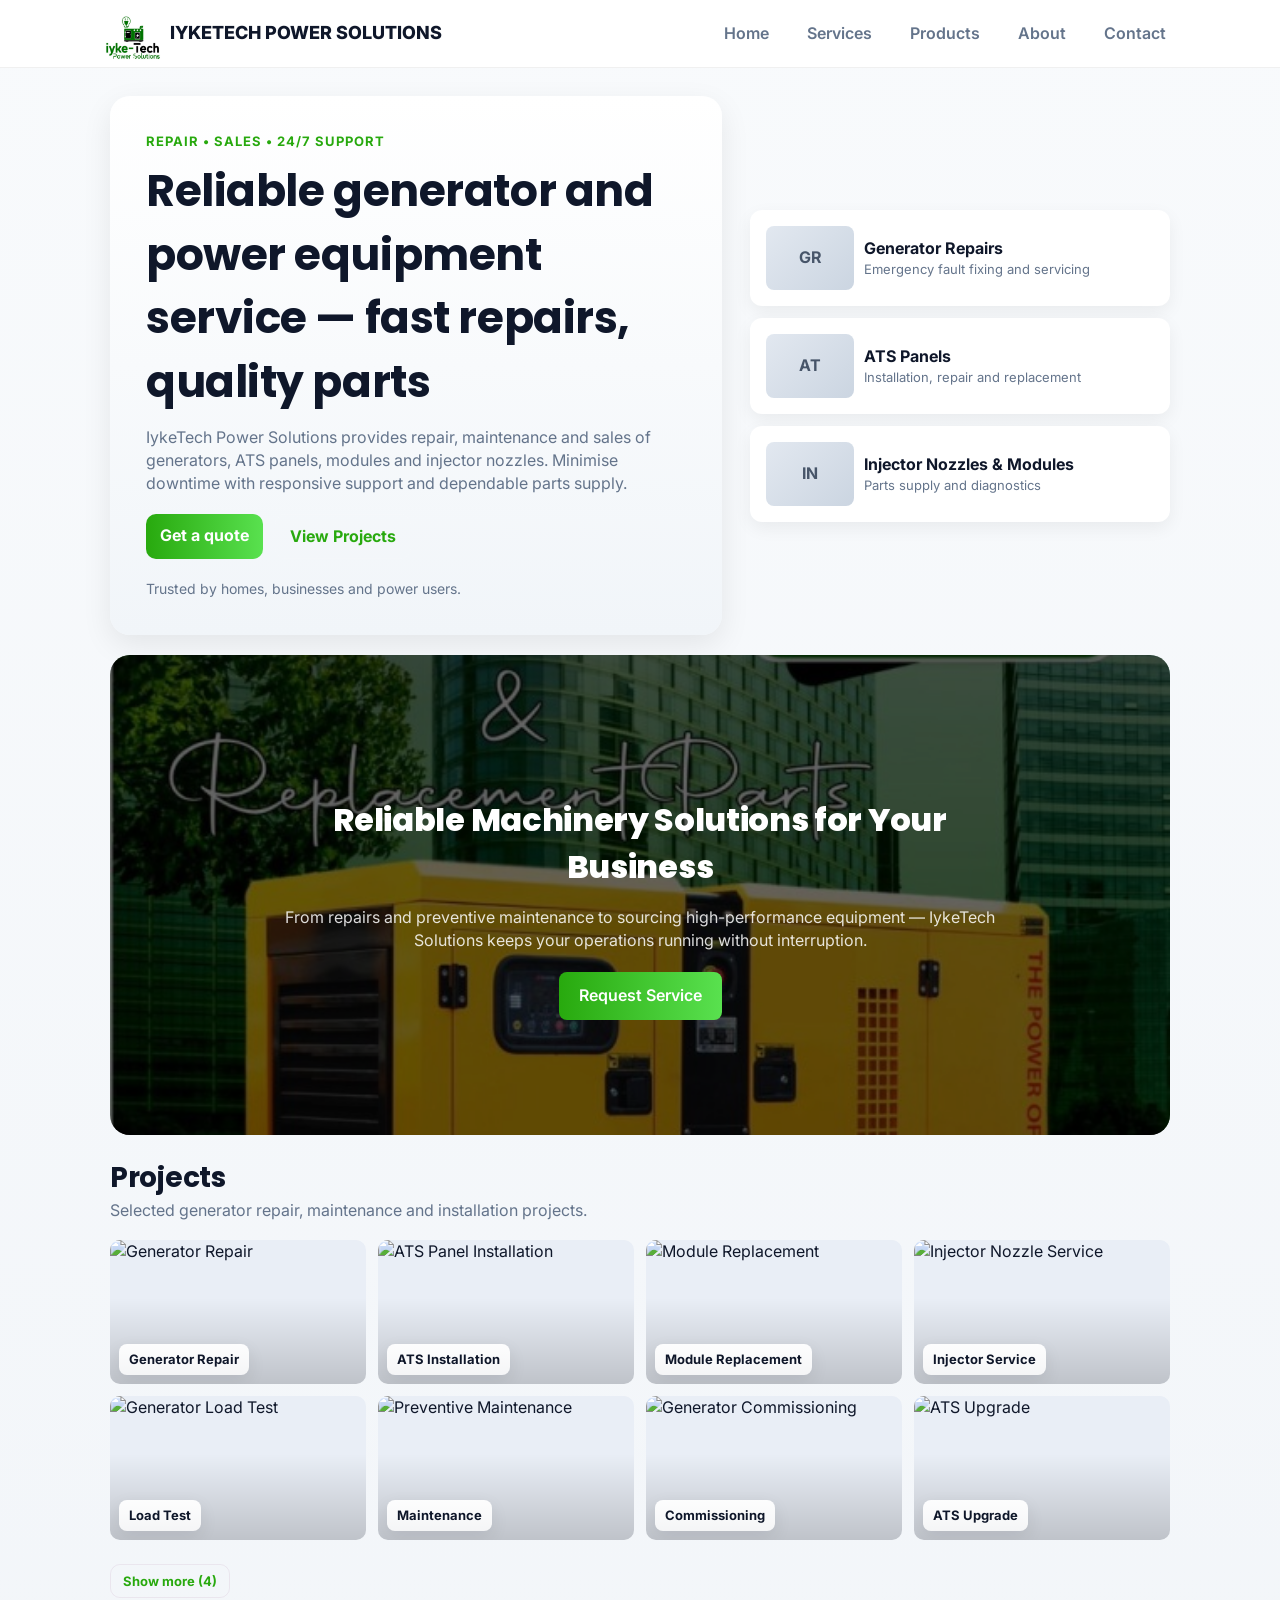
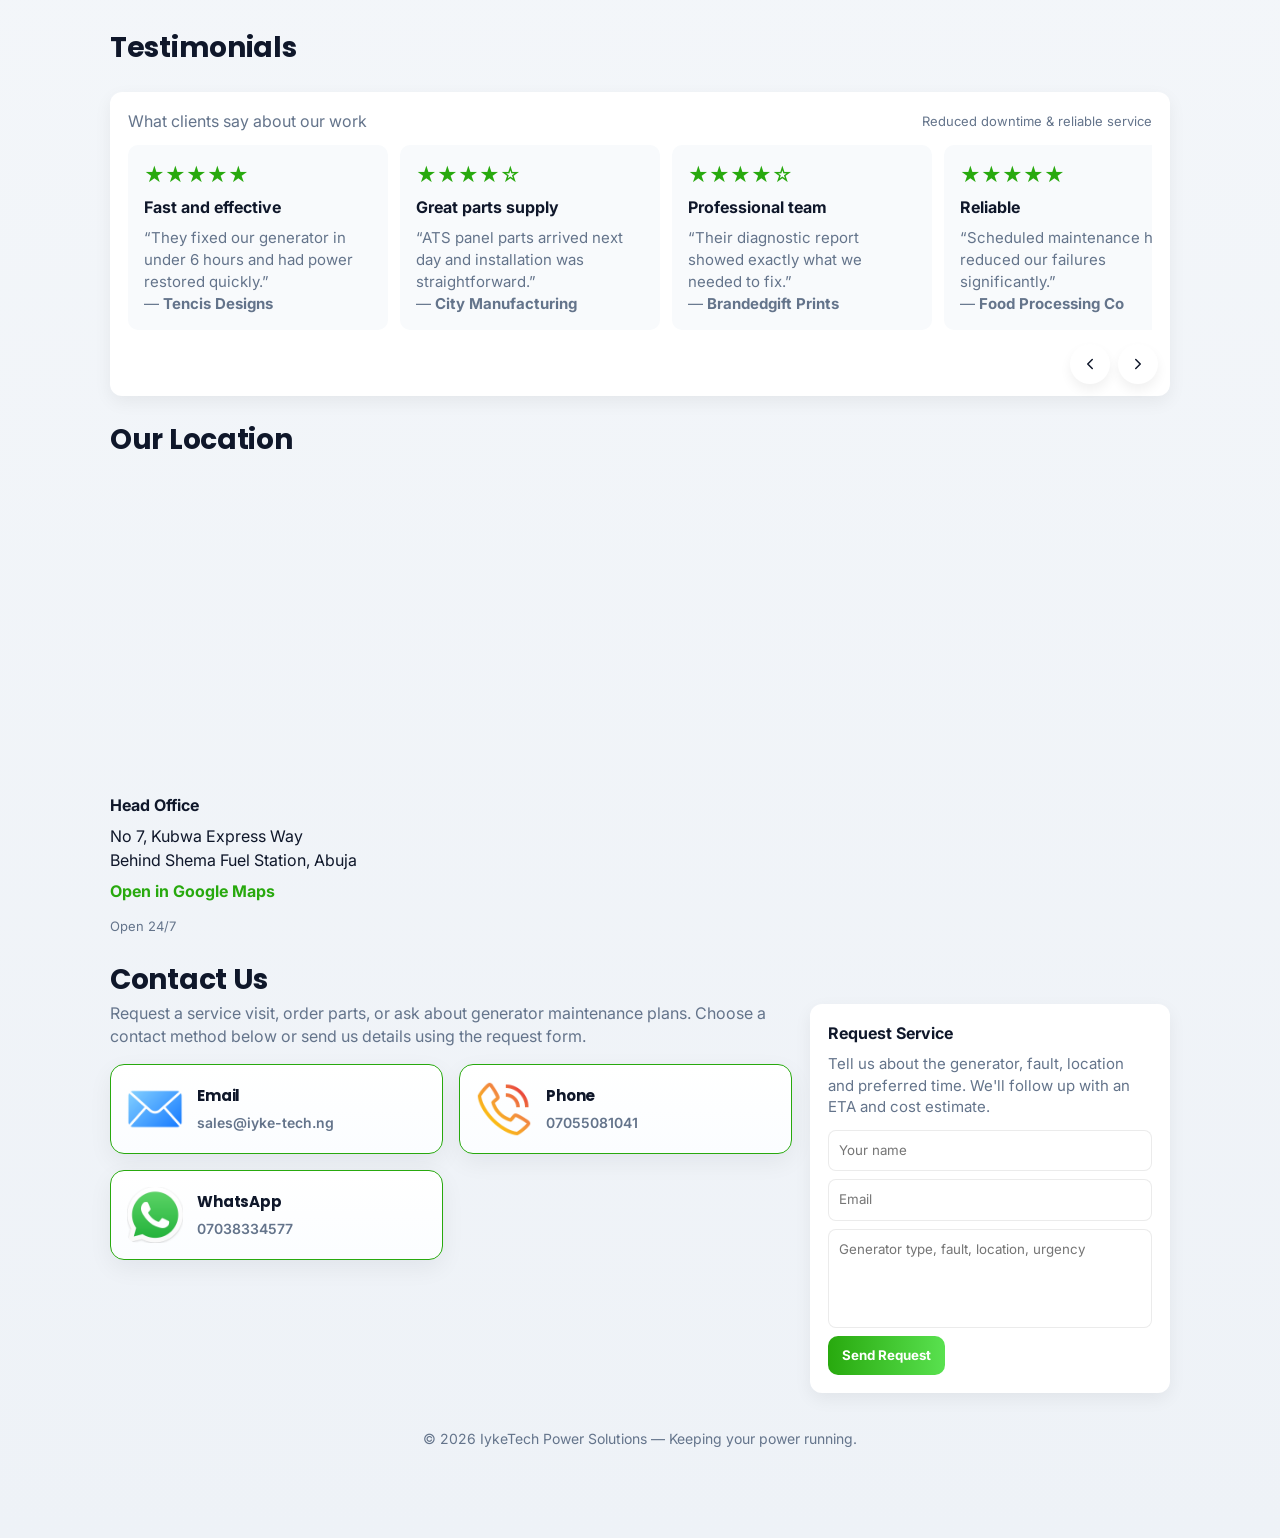
==== commit b57f487c: "changed email icon" ====
--- a/index.html
+++ b/index.html
@@ -132,6 +132,59 @@
             </aside>
         </section>
 
+        <!-- FULL-WIDTH CTA BANNER -->
+        <section class="full-banner" style="
+            position:relative;
+            width:100%;
+            min-height:480px;
+            display:flex;
+            align-items:center;
+            justify-content:center;
+            text-align:center;
+            background-image:url('images/iyke-tech-banner.jpg');
+            background-size:cover;
+            background-position:center;
+            margin-top:20px;
+            border-radius: 20px;
+        ">
+            <!-- overlay for readability -->
+            <div style="
+                position:absolute;
+                inset:0;
+                background:rgba(0,0,0,0.6);
+                border-radius: 20px;
+            "></div>
+
+            <div style="
+                position:relative;
+                z-index:2;
+                max-width:800px;
+                padding:20px;
+                color:#fff;
+            ">
+                <h2 style="font-size:32px;margin-bottom:10px;font-weight:800;">
+                    Reliable Machinery Solutions for Your Business
+                </h2>
+
+                <p style="font-size:16px;color:rgba(255,255,255,0.85);margin-bottom:20px;">
+                    From repairs and preventive maintenance to sourcing high-performance equipment — 
+                    IykeTech Solutions keeps your operations running without interruption.
+                </p>
+
+                <a href="#contact" style="
+                    display:inline-block;
+                    padding:12px 20px;
+                    background:linear-gradient(90deg, var(--accent), #59e14f);
+                    color:#fff;
+                    border-radius:8px;
+                    text-decoration:none;
+                    font-weight:600;
+                ">
+                    Request Service
+                </a>
+            </div>
+        </section>
+
         <section id="portfolio" aria-labelledby="portfolio-title" style="margin-top:0px" data-aos="fade-up"
             data-aos-duration="1000" data-aos-delay="200">
             <h2 id="portfolio-title" style="margin-bottom: 0;">Projects</h2>
--- a/index.css
+++ b/index.css
@@ -103,9 +103,9 @@
     padding-right: 3.5em;
 }
 
-.logo img {
-    /* border-radius: 10px; */
-}
+/* .logo img {
+    border-radius: 10px;
+} */
 
 nav {
     margin-left: auto
@@ -496,7 +496,8 @@
 
 .products-grid {
     display: grid;
-    grid-template-columns: repeat(auto-fit, minmax(200px, 1fr));
+    /* grid-template-columns: repeat(auto-fit, minmax(200px, 1fr)); */
+    grid-template-columns: repeat(auto-fit, minmax(300px, 1fr));
     gap: 12px;
     margin-top: 12px
 }
@@ -514,7 +515,8 @@
 
 .product-card img {
     width: 100%;
-    height: 140px;
+    /* height: 140px; */
+    height: 200px;
     object-fit: cover;
     border-radius: 8px
 }
@@ -624,7 +626,7 @@
 .product-modal-card .pm-body {
     display: flex;
     flex-direction: column;
-    gap: 12px;
+    /* gap: 12px; */
 }
 
 .pm-price {
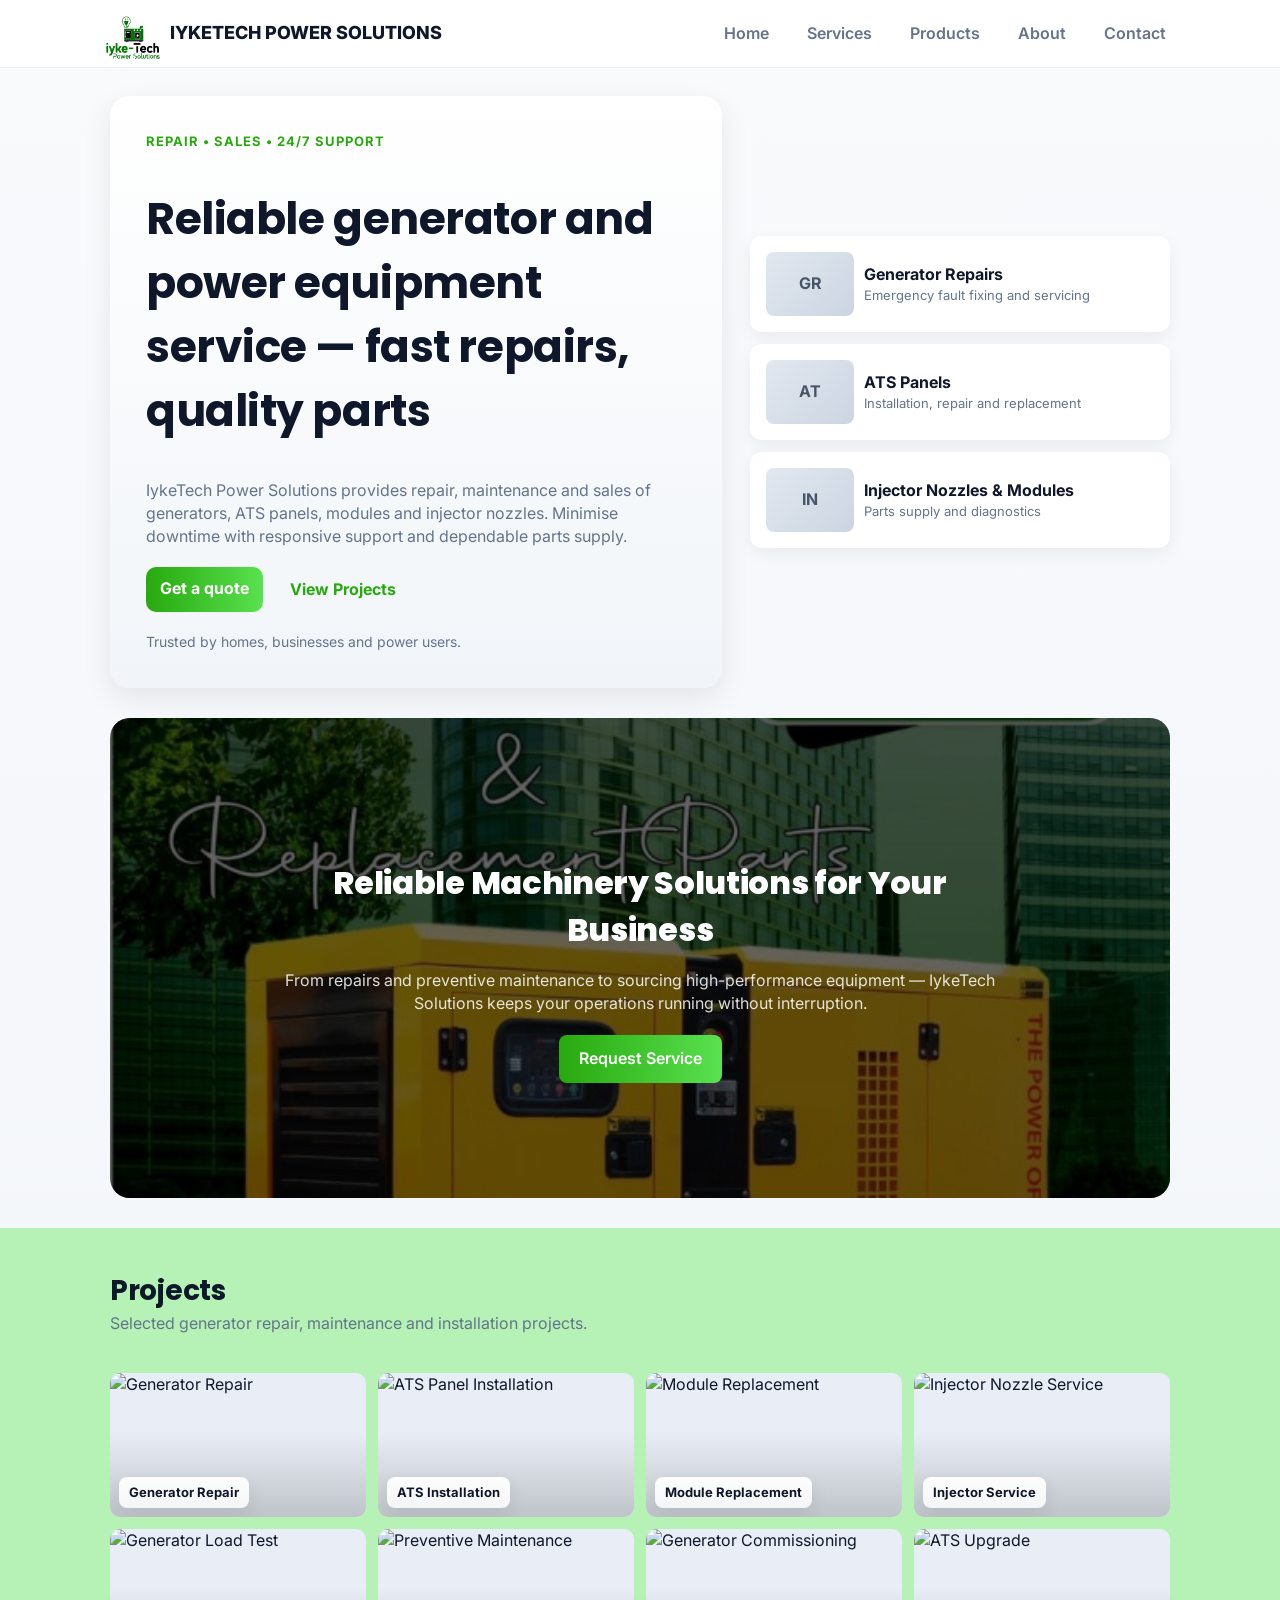
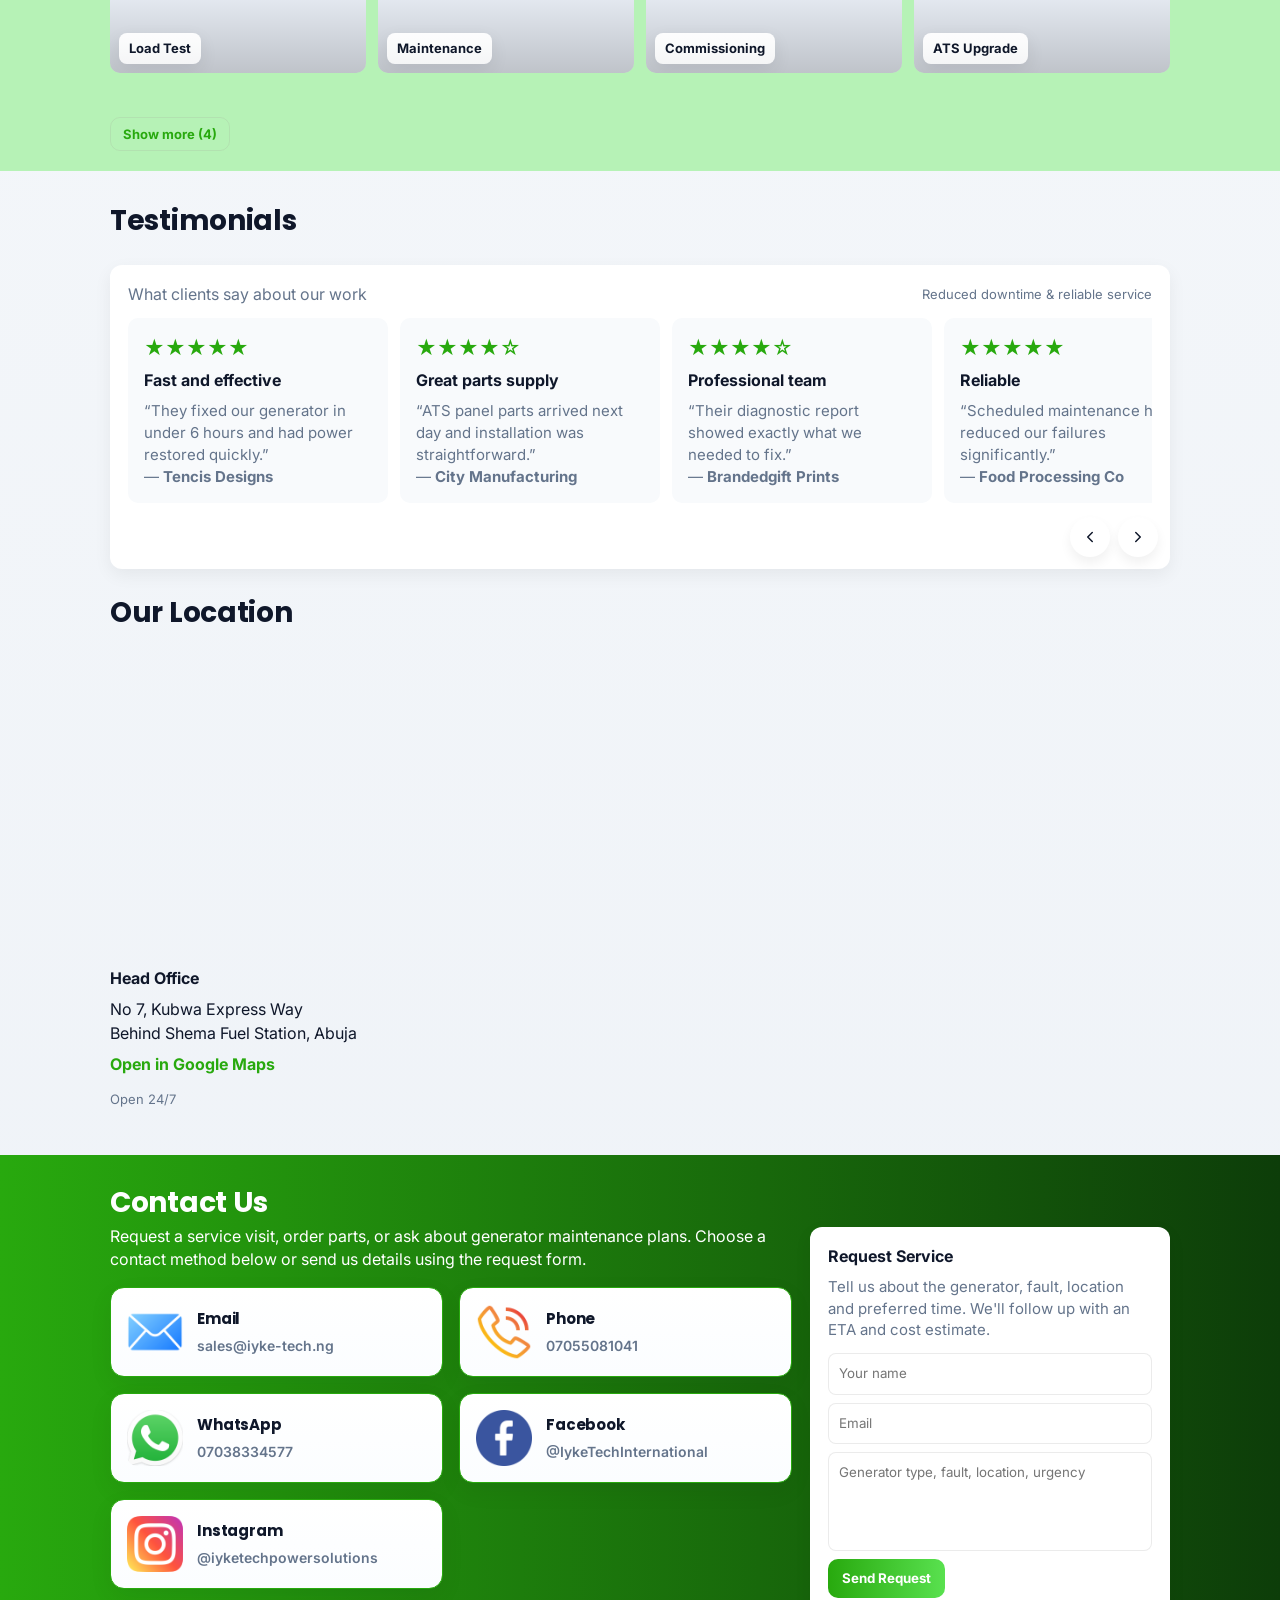
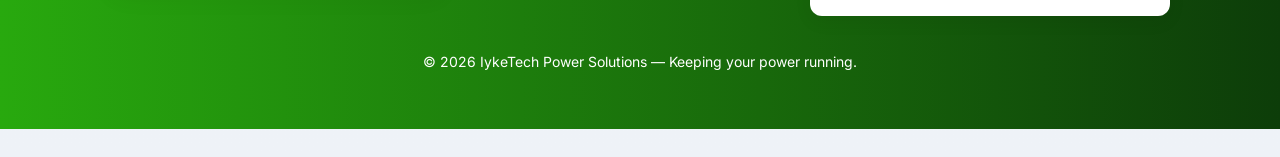
==== commit 7ee720e4: "add socials and color highlights" ====
--- a/index.html
+++ b/index.html
@@ -144,7 +144,8 @@
             background-image:url('images/iyke-tech-banner.jpg');
             background-size:cover;
             background-position:center;
-            margin-top:20px;
+            margin-top:30px;
+            margin-bottom:30px;
             border-radius: 20px;
         ">
             <!-- overlay for readability -->
@@ -403,12 +404,13 @@
             </div>
         </section>
 
+        <div class="bottom">
         <section id="contact" aria-labelledby="contact-title" style="margin-top:28px" data-aos="fade-up"
             data-aos-duration="1000" data-aos-delay="200">
             <h2 id="contact-title" style="line-height: 0;">Contact Us</h2>
             <div class="contact">
                 <div style="margin-top:-18px;">
-                    <p style="color:var(--muted);">Request a service visit, order parts, or ask about generator
+                    <p style="color: white;">Request a service visit, order parts, or ask about generator
                         maintenance plans.
                         Choose a contact method below or send us details using the request form.</p>
 
@@ -439,6 +441,26 @@
                                 <h3>WhatsApp</h3>
                                 <a class="contact-link" href="https://wa.me/2347038334577" target="_blank"
                                     rel="noopener noreferrer">07038334577</a>
+                            </div>
+                        </div>
+
+                        <div class="contact-method" role="listitem" aria-label="Facebook @IykeTechInternational">
+                            <img class="icon-img" src="images/facebook.png" loading="lazy" decoding="async"
+                                alt="facebook icon">
+                            <div class="contact-body">
+                                <h3>Facebook</h3>
+                                <a class="contact-link" href="https://www.facebook.com/IykeTechInternational" target="_blank"
+                                    rel="noopener noreferrer">@IykeTechInternational</a>
+                            </div>
+                        </div>
+
+                        <div class="contact-method" role="listitem" aria-label="Instagram @iyketechpowersolutions">
+                            <img class="icon-img" src="images/instagram.png" loading="lazy" decoding="async"
+                                alt="instagram icon">
+                            <div class="contact-body">
+                                <h3>Instagram</h3>
+                                <a class="contact-link" href="https://www.instagram.com/iyketechpowersolutions" target="_blank"
+                                    rel="noopener noreferrer">@iyketechpowersolutions</a>
                             </div>
                         </div>
                     </div>
@@ -470,6 +492,7 @@
         <footer>
             © <span id="year"></span> IykeTech Power Solutions — Keeping your power running.
         </footer>
+        </div>
     </main>
 
     <div class="product-modal" id="productModal" role="dialog" aria-hidden="true" aria-labelledby="pm-title">
--- a/index.css
+++ b/index.css
@@ -31,10 +31,11 @@
     -webkit-font-smoothing: antialiased;
     -moz-osx-font-smoothing: grayscale;
     line-height: 1.45;
-    padding-bottom: 60px;
+    /* padding-bottom: 60px; */
     font-family: var(--font-body);
     font-weight: 400;
     line-height: 1.45;
+    overflow-x: hidden;
 }
 
 /* Headings */
@@ -224,7 +225,7 @@
     display: grid;
     grid-template-columns: 1fr 420px;
     gap: 28px;
-    align-items: center
+    align-items: center;
 }
 
 .hero-card {
@@ -244,7 +245,7 @@
 
 h1 {
     font-size: clamp(28px, 4vw, 44px);
-    margin: 8px 0 12px
+    /* margin: 8px 0 12px */
 }
 
 p.lead {
@@ -723,11 +724,31 @@
 }
 
 /* Portfolio */
+#portfolio {
+    /* background: linear-gradient(90deg, var(--accent), #59e14f); */
+    position: relative;
+    padding: 20px 0;
+}
+
+#portfolio::before {
+    content: "";
+    position: absolute;
+    inset: 0;
+    left: 50%;
+    width: 100vw;
+    transform: translateX(-50%);
+    background: rgb(182, 242, 182);
+    z-index: -1;
+}
+
 .portfolio-grid {
     margin-top: 18px;
     display: grid;
     grid-template-columns: repeat(auto-fit, minmax(240px, 1fr));
-    gap: 12px
+    gap: 12px;
+    /* background: linear-gradient(90deg, var(--accent), #59e14f); */
+    position: relative;
+    padding: 20px 0;
 }
 
 .project {
@@ -1034,7 +1055,28 @@
     display: grid;
     grid-template-columns: 1fr 360px;
     gap: 18px;
-    margin-top: 24px
+    margin-top: 24px;
+}
+
+.bottom {
+    margin-top: 30px;
+    position: relative;
+    padding: 20px 0;
+}
+
+.bottom::before {
+    content: "";
+    position: absolute;
+    inset: 0;
+    left: 50%;
+    width: 100vw;
+    transform: translateX(-50%);
+    background: linear-gradient(90deg, var(--accent), #0d3d09);
+    z-index: -1;
+}
+
+#contact-title {
+    color: white;
 }
 
 /* ===== contact overflow fixes =====
@@ -1186,7 +1228,9 @@
 footer {
     text-align: center;
     margin-top: 36px;
-    color: var(--muted);
+    margin-bottom: 36px;
+    /* color: var(--muted); */
+    color: white;
     font-size: 14px
 }
 
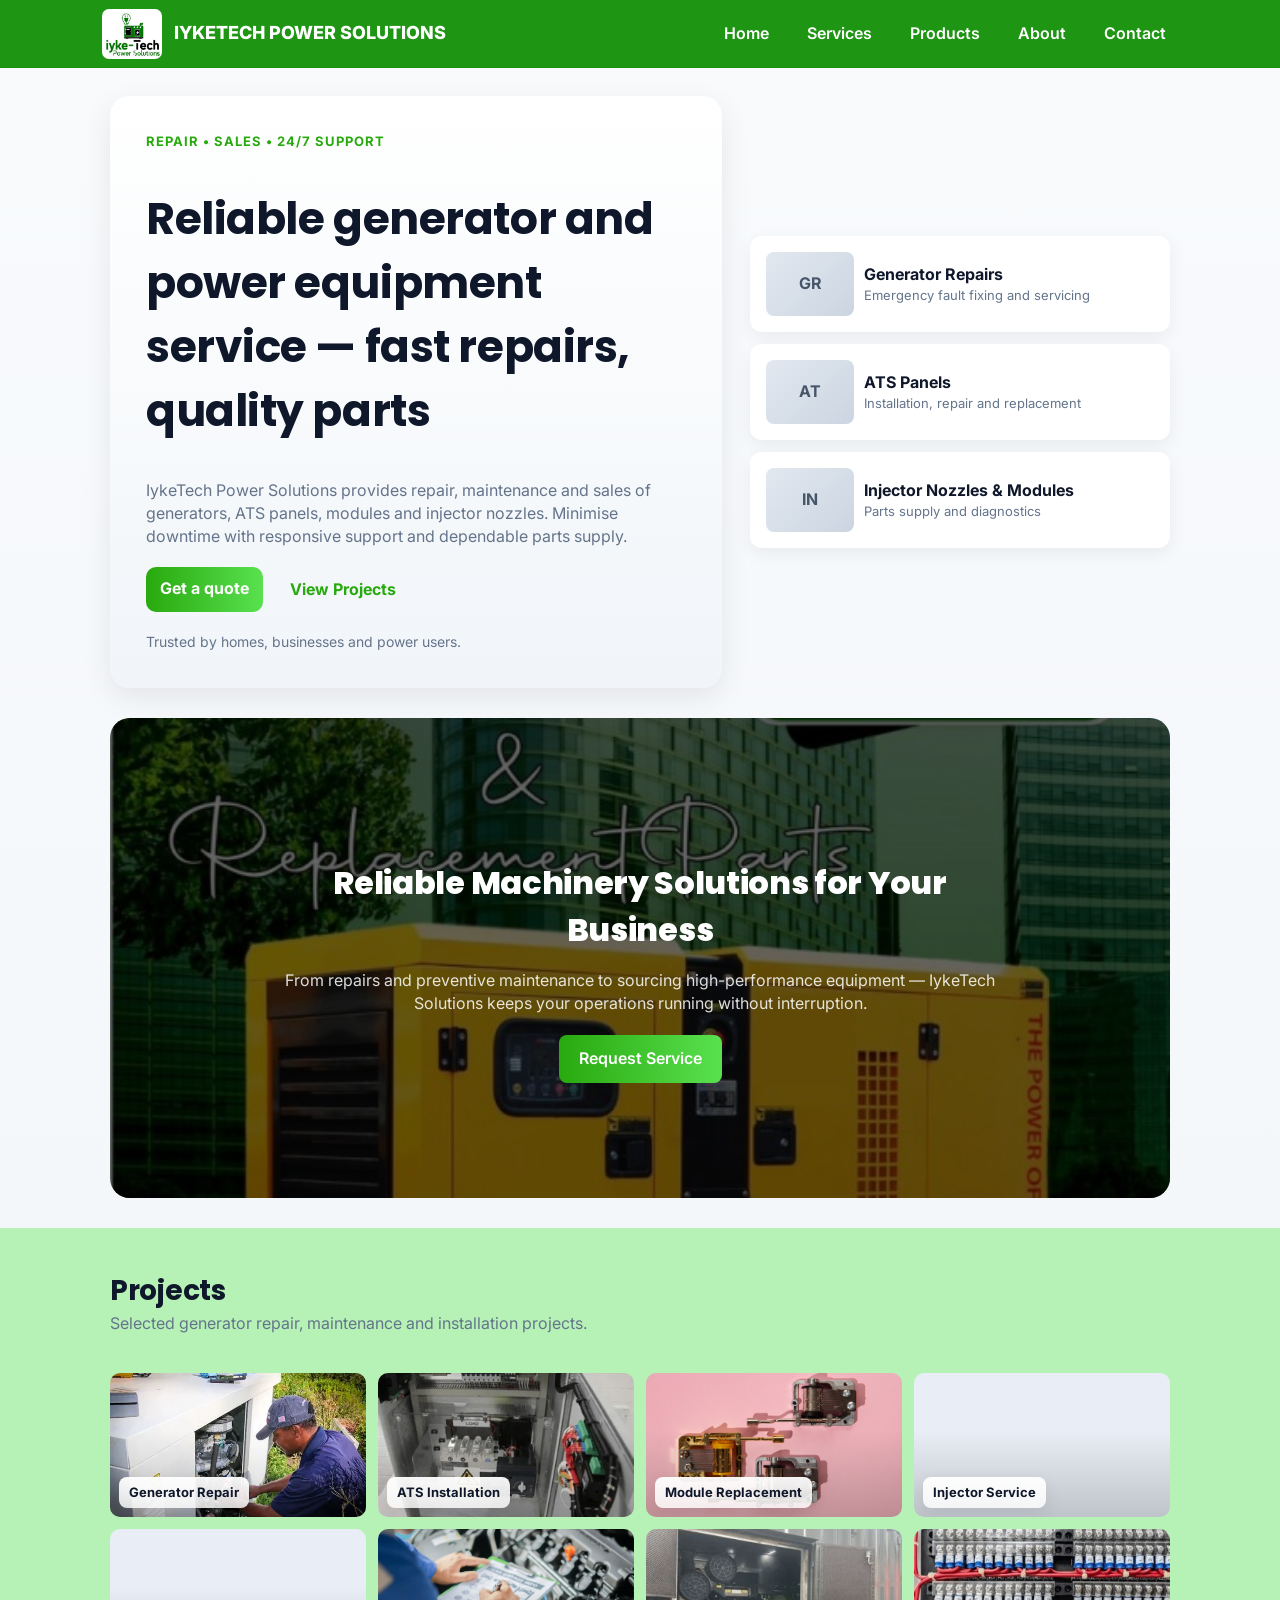
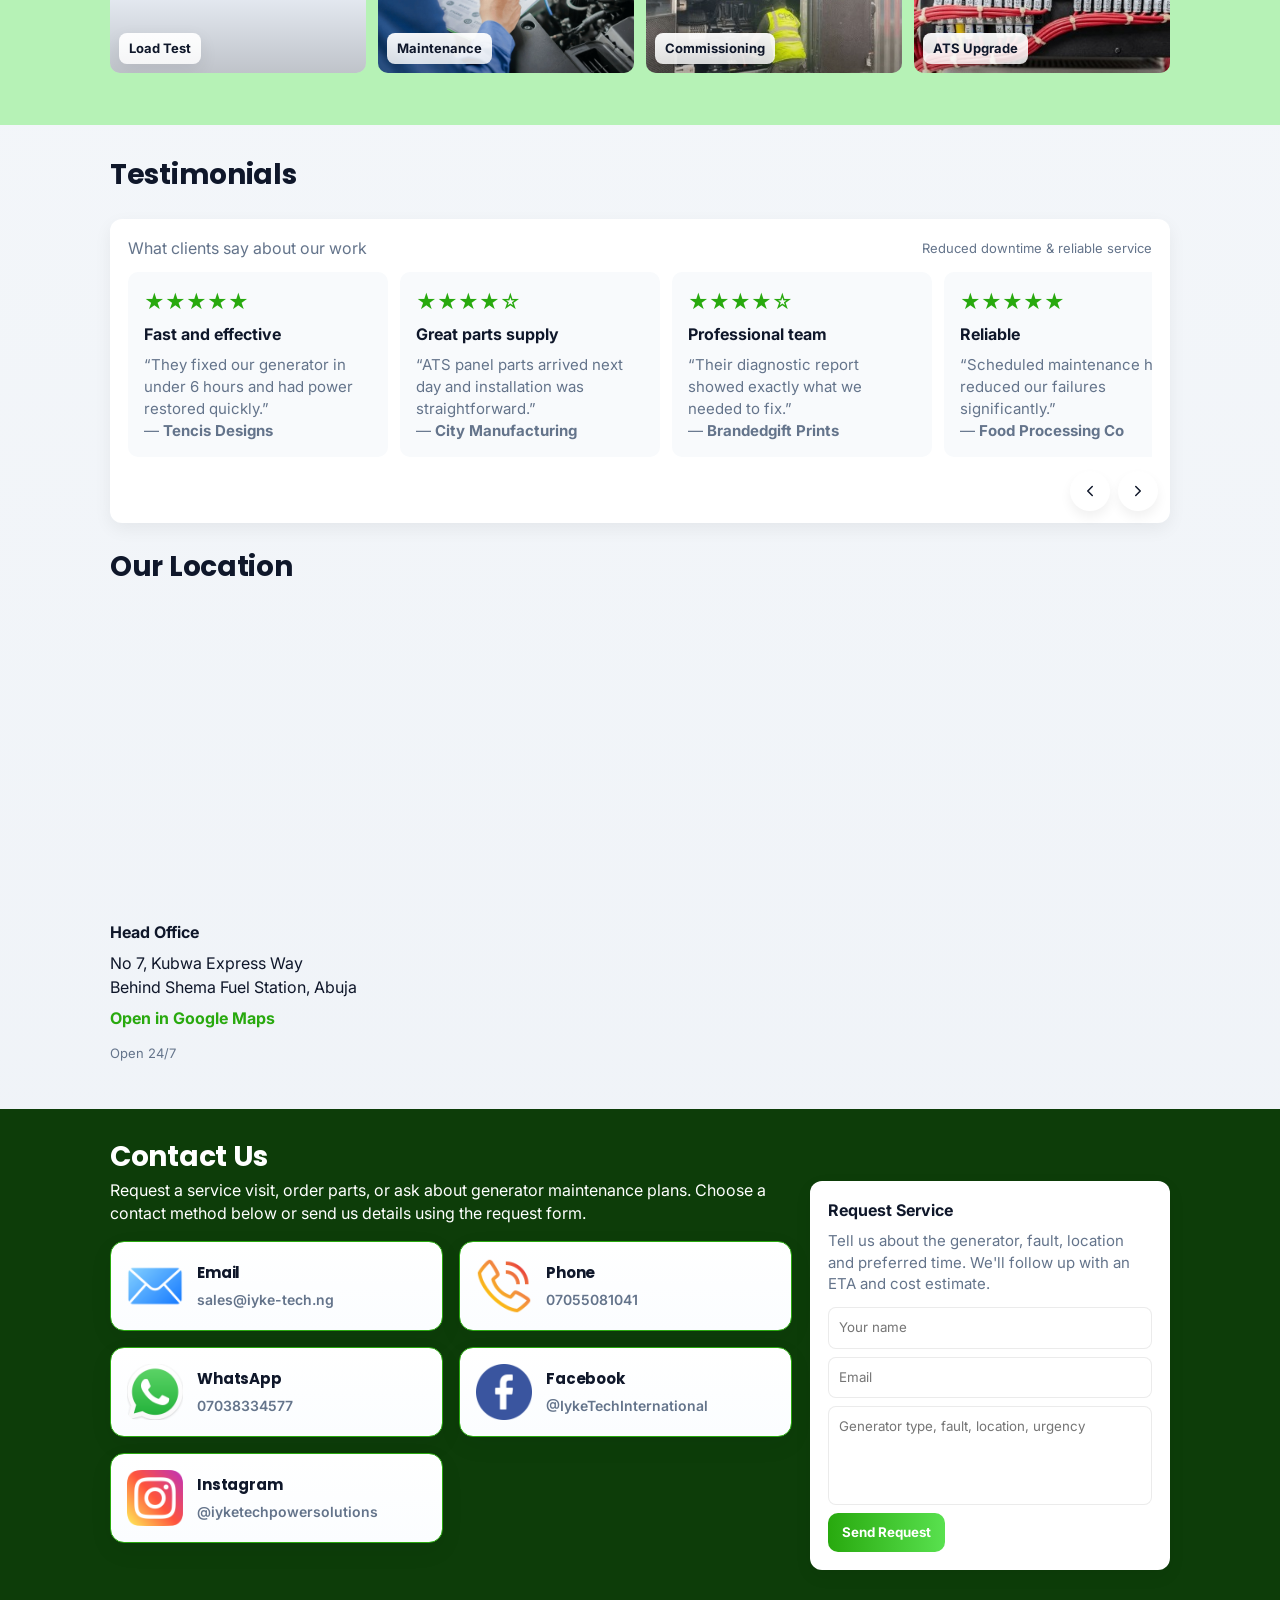
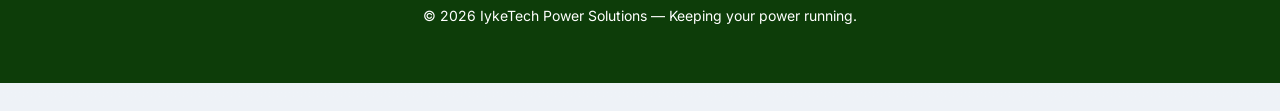
==== commit a27547ea: "change project card images" ====
--- a/index.html
+++ b/index.html
@@ -193,87 +193,59 @@
                 projects.</p>
             <div class="portfolio-grid">
                 <div class="project" data-title="Generator Repair — Residential Estate"
-                    data-img="url('https://picsum.photos/seed/retailfacade/1200/800')">
-                    <img class="proj-img" loading="lazy" decoding="async"
-                        src="https://picsum.photos/seed/retailfacade/1200/800" alt="Generator Repair">
+                    data-img="url('images/generator-repairs-2.jpg')">
+                    <img class="proj-img" loading="lazy" decoding="async"
+                        src="images/generator-repairs-2.jpg" alt="Generator Repair">
                     <div class="label">Generator Repair</div>
                 </div>
 
                 <div class="project" data-title="ATS Panel Installation — Office Complex"
-                    data-img="url('https://picsum.photos/seed/confbackdrop/1200/800')">
-                    <img class="proj-img" loading="lazy" decoding="async"
-                        src="https://picsum.photos/seed/confbackdrop/1200/800" alt="ATS Panel Installation">
+                    data-img="url('images/ats.jpg')">
+                    <img class="proj-img" loading="lazy" decoding="async"
+                        src="images/ats.jpg" alt="ATS Panel Installation">
                     <div class="label">ATS Installation</div>
                 </div>
 
                 <div class="project" data-title="Module Replacement — Business Centre"
-                    data-img="url('https://picsum.photos/seed/vehiclewrapdesign/1200/800')">
-                    <img class="proj-img" loading="lazy" decoding="async"
-                        src="https://picsum.photos/seed/vehiclewrapdesign/1200/800" alt="Module Replacement">
+                    data-img="url('images/modules-and-parts.jpg')">
+                    <img class="proj-img" loading="lazy" decoding="async"
+                        src="images/modules-and-parts.jpg" alt="Module Replacement">
                     <div class="label">Module Replacement</div>
                 </div>
 
                 <div class="project" data-title="Injector Nozzle Service — Fleet Generator"
-                    data-img="url('https://picsum.photos/seed/windowgraphics/1200/800')">
-                    <img class="proj-img" loading="lazy" decoding="async"
-                        src="https://picsum.photos/seed/windowgraphics/1200/800" alt="Injector Nozzle Service">
+                    data-img="url('images/nuzzle.jpg')">
+                    <img class="proj-img" loading="lazy" decoding="async"
+                        src="images/nuzzle.jpg" alt="Injector Nozzle Service">
                     <div class="label">Injector Service</div>
                 </div>
 
                 <div class="project" data-title="Generator Load Test — Workshop"
-                    data-img="url('https://picsum.photos/seed/eventsigns/1200/800')">
-                    <img class="proj-img" loading="lazy" decoding="async"
-                        src="https://picsum.photos/seed/eventsigns/1200/800" alt="Generator Load Test">
+                    data-img="url('images/loadtest.jpg')">
+                    <img class="proj-img" loading="lazy" decoding="async"
+                        src="images/loadtest.jpg" alt="Generator Load Test">
                     <div class="label">Load Test</div>
                 </div>
 
                 <div class="project" data-title="Preventive Maintenance — Estate Backup Power"
-                    data-img="url('https://picsum.photos/seed/exhibitbooth/1200/800')">
-                    <img class="proj-img" loading="lazy" decoding="async"
-                        src="https://picsum.photos/seed/exhibitbooth/1200/800" alt="Preventive Maintenance">
+                    data-img="url('images/maintenance.jpg')">
+                    <img class="proj-img" loading="lazy" decoding="async"
+                        src="images/maintenance.jpg" alt="Preventive Maintenance">
                     <div class="label">Maintenance</div>
                 </div>
 
                 <div class="project" data-title="Generator Commissioning — New Site"
-                    data-img="url('https://picsum.photos/seed/posterdesign/1200/800')">
-                    <img class="proj-img" loading="lazy" decoding="async"
-                        src="https://picsum.photos/seed/posterdesign/1200/800" alt="Generator Commissioning">
+                    data-img="url('images/comissioning.jpg')">
+                    <img class="proj-img" loading="lazy" decoding="async"
+                        src="images/comissioning.jpg" alt="Generator Commissioning">
                     <div class="label">Commissioning</div>
                 </div>
 
                 <div class="project" data-title="Control Wiring — ATS Upgrade"
-                    data-img="url('https://picsum.photos/seed/floorgraphics/1200/800')">
-                    <img class="proj-img" loading="lazy" decoding="async"
-                        src="https://picsum.photos/seed/floorgraphics/1200/800" alt="ATS Upgrade">
+                    data-img="url('images/control-wiring.jpg')">
+                    <img class="proj-img" loading="lazy" decoding="async"
+                        src="images/control-wiring.jpg" alt="ATS Upgrade">
                     <div class="label">ATS Upgrade</div>
-                </div>
-
-                <div class="project" data-title="Generator Overhaul — Industrial Facility"
-                    data-img="url('https://picsum.photos/seed/windowwrap1/1200/800')">
-                    <img class="proj-img" loading="lazy" decoding="async"
-                        src="https://picsum.photos/seed/windowwrap1/1200/800" alt="Generator Overhaul">
-                    <div class="label">Generator Overhaul</div>
-                </div>
-
-                <div class="project" data-title="Fuel System Service — Power House"
-                    data-img="url('https://picsum.photos/seed/banner1/1200/800')">
-                    <img class="proj-img" loading="lazy" decoding="async"
-                        src="https://picsum.photos/seed/banner1/1200/800" alt="Fuel System Service">
-                    <div class="label">Fuel Service</div>
-                </div>
-
-                <div class="project" data-title="ATS Diagnostics — Corporate Office"
-                    data-img="url('https://picsum.photos/seed/tradeshow1/1200/800')">
-                    <img class="proj-img" loading="lazy" decoding="async"
-                        src="https://picsum.photos/seed/tradeshow1/1200/800" alt="ATS Diagnostics">
-                    <div class="label">ATS Diagnostics</div>
-                </div>
-
-                <div class="project" data-title="Generator Belt Alignment — Utility Room"
-                    data-img="url('https://picsum.photos/seed/pop1/1200/800')">
-                    <img class="proj-img" loading="lazy" decoding="async" src="https://picsum.photos/seed/pop1/1200/800"
-                        alt="Generator Belt Alignment">
-                    <div class="label">Belt Alignment</div>
                 </div>
             </div>
 
--- a/index.css
+++ b/index.css
@@ -70,10 +70,15 @@
     /* backdrop-filter: blur(6px); */
     background: rgba(255, 255, 255, 0.8);
     background-color: white;
+    background: #1e9613;
     border-bottom: 1px solid rgba(0, 0, 0, 0.06);
     display: flex;
     align-items: center;
     justify-content: center;
+}
+
+.brand div:nth-of-type(2) {
+    color: white;
 }
 
 .nav-wrap {
@@ -93,20 +98,20 @@
 }
 
 .logo {
-    width: 44px;
-    height: 44px;
+    /* width: 44px;
+    height: 44px; */
     /* border-radius: 10px; */
     display: grid;
     place-items: center;
     /* background: linear-gradient(135deg, var(--accent), #ffd6b8); */
     color: #fff;
     font-weight: 800;
-    padding-right: 3.5em;
-}
-
-/* .logo img {
-    border-radius: 10px;
-} */
+    /* padding-right: 3.5em; */
+}
+
+.logo img {
+    border-radius: 7px;
+}
 
 nav {
     margin-left: auto
@@ -120,6 +125,7 @@
 
 .nav-links a {
     color: var(--muted);
+    color: white;
     text-decoration: none;
     font-weight: 600;
     padding: 8px 12px;
@@ -128,7 +134,8 @@
 
 .nav-links a:hover {
     color: #0f172a;
-    background: rgba(0, 0, 0, 0.04)
+    background: rgba(253, 247, 247, 0.04);
+    background: rgb(201, 237, 201);
 }
 
 .cta {
@@ -1071,7 +1078,7 @@
     left: 50%;
     width: 100vw;
     transform: translateX(-50%);
-    background: linear-gradient(90deg, var(--accent), #0d3d09);
+    background: #0d3d09;
     z-index: -1;
 }
 
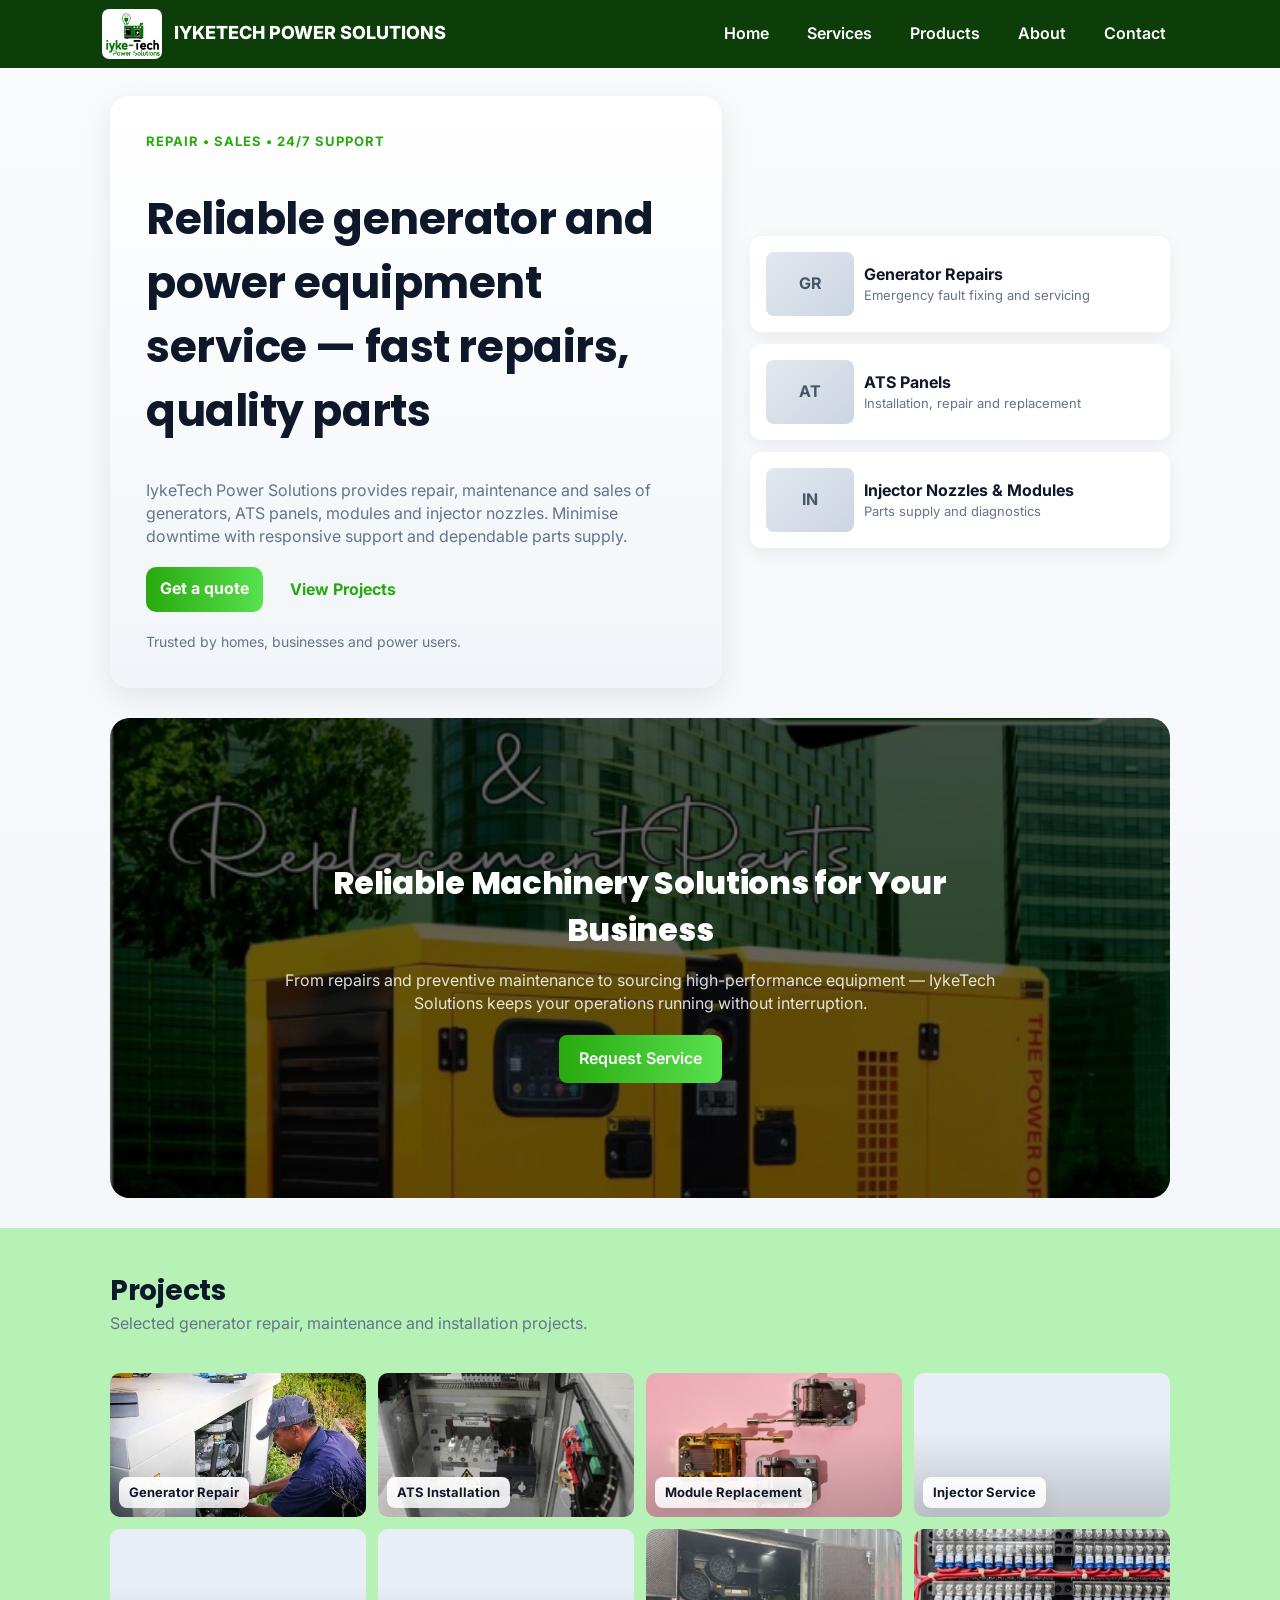
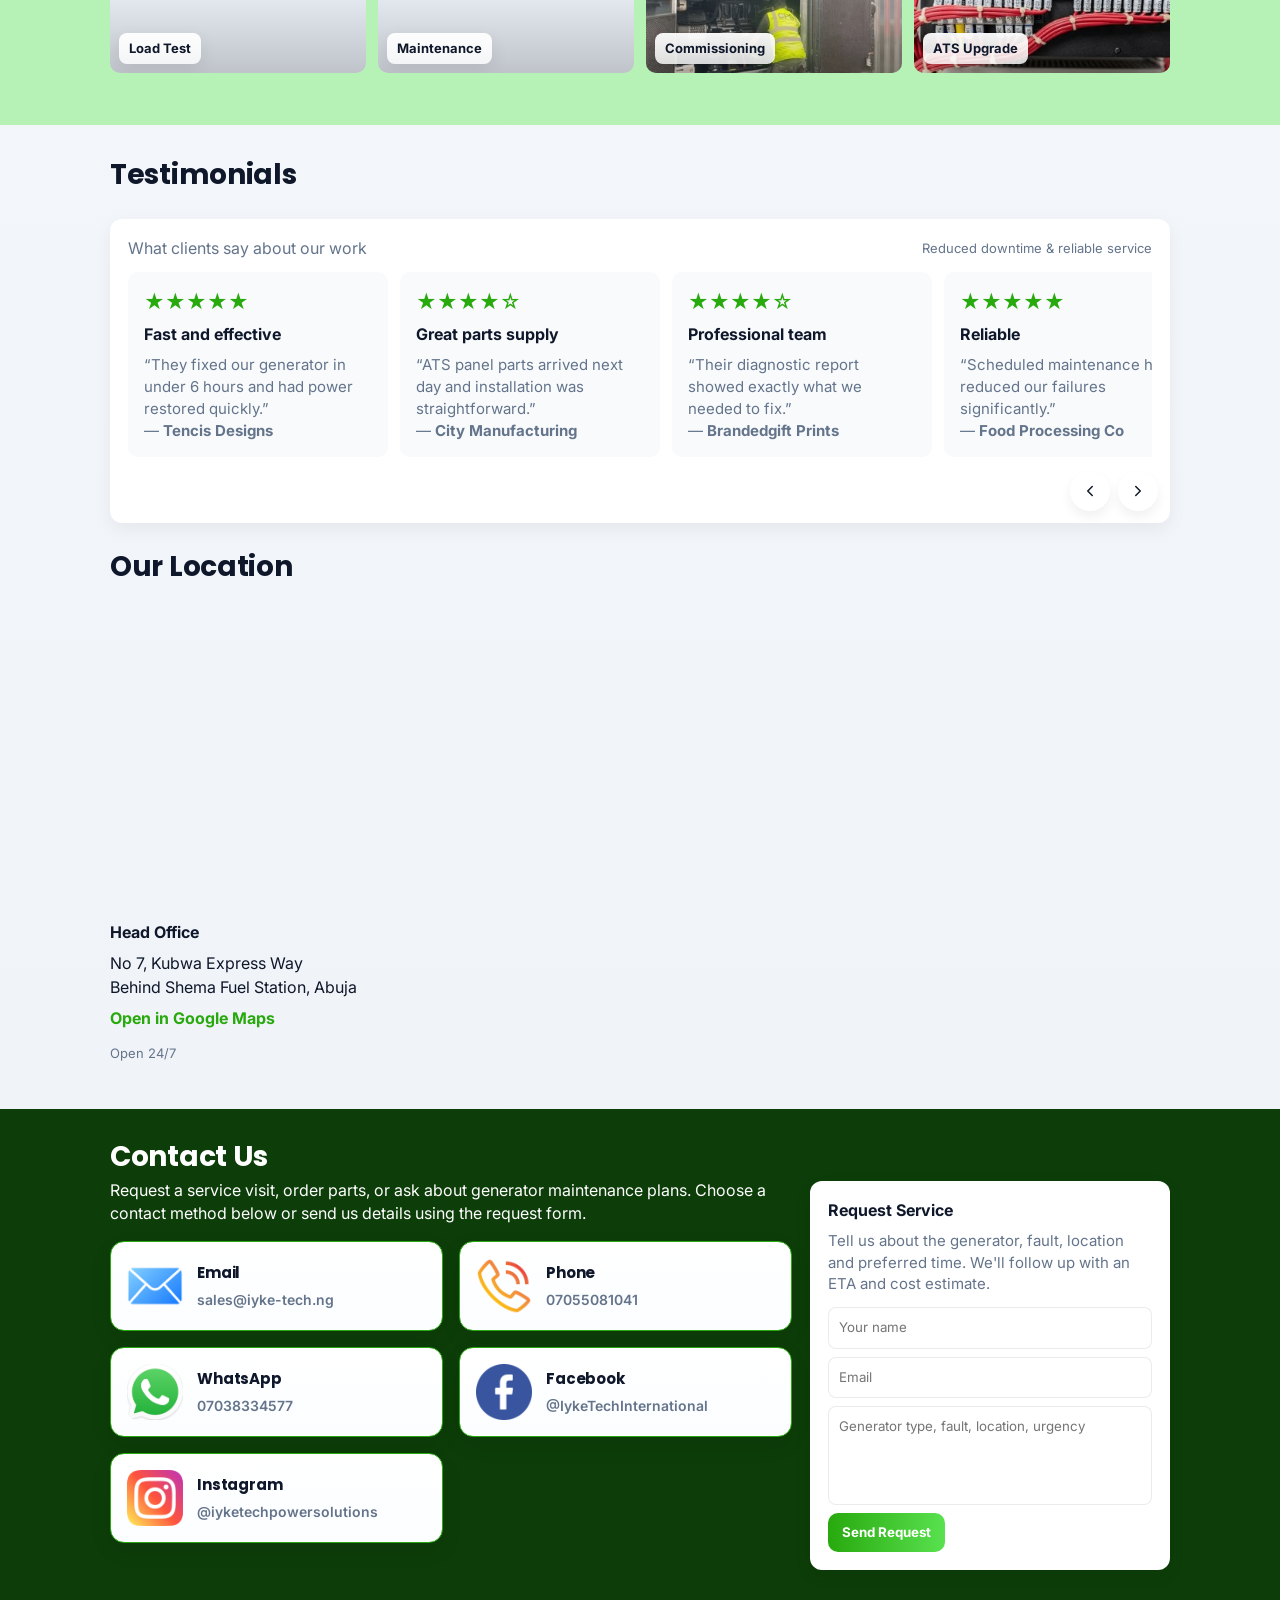
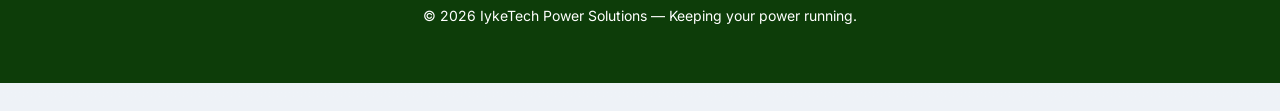
==== commit e029b4d7: "fix navigation" ====
--- a/index.html
+++ b/index.html
@@ -21,12 +21,12 @@
     <meta property="og:title" content="IykeTech Power Solutions — Generator Repairs & Sales" />
     <meta property="og:description"
         content="Repair and sales of generators, ATS panels, modules and injector nozzles. 24/7 service and support." />
-    <meta property="og:image" content="https://chideraval.github.io/iyketech-power-solutions/images/iyke-tech-logo.jpg" />
+    <meta property="og:image" content="https://chideraval.github.io/iyketech-power-solutions//images/iyke-tech-logo.jpg" />
     <meta name="twitter:card" content="summary_large_image" />
     <meta name="twitter:title" content="IykeTech Power Solutions — Generator Repairs & Sales" />
     <meta name="twitter:description"
         content="Repair and sales of generators, ATS panels, modules and injector nozzles." />
-    <meta name="twitter:image" content="https://chideraval.github.io/iyketech-power-solutions/images/iyke-tech-logo.jpg" />
+    <meta name="twitter:image" content="https://chideraval.github.io/iyketech-power-solutions//images/iyke-tech-logo.jpg" />
 
     <script type="application/ld+json">
   {
@@ -54,7 +54,7 @@
         <div class="nav-wrap">
             <div class="brand">
                 <div class="logo" aria-hidden="true">
-                    <img src="images/iyke-tech-logo.jpg" loading="lazy" decoding="async" width="60"
+                    <img src="/images/iyke-tech-logo.jpg" loading="lazy" decoding="async" width="60"
                         height="50" alt="Company logo">
                 </div>
                 <div>
@@ -64,18 +64,18 @@
 
             <nav>
                 <div class="nav-links" role="navigation" aria-label="Main navigation">
-                    <a href="/iyketech-power-solutions/">Home</a>
-                    <a href="/iyketech-power-solutions/services">Services</a>
-                    <a href="/iyketech-power-solutions/products">Products</a>
-                    <a href="/iyketech-power-solutions/about">About</a>
+                    <a href="/">Home</a>
+                    <a href="/services/">Services</a>
+                    <a href="/products/">Products</a>
+                    <a href="/about/">About</a>
                     <a href="#contact">Contact</a>
                 </div>
 
                 <div class="mobile-menu" id="mobileMenu" aria-hidden="true">
-                    <a href="/iyketech-power-solutions/">Home</a>
-                    <a href="/iyketech-power-solutions/services">Services</a>
-                    <a href="/iyketech-power-solutions/products">Products</a>
-                    <a href="/iyketech-power-solutions/about">About</a>
+                    <a href="/">Home</a>
+                    <a href="/services/">Services</a>
+                    <a href="/products/">Products</a>
+                    <a href="/about/">About</a>
                     <a href="#contact">Contact</a>
                 </div>
             </nav>
@@ -141,7 +141,7 @@
             align-items:center;
             justify-content:center;
             text-align:center;
-            background-image:url('images/iyke-tech-banner.jpg');
+            background-image:url('/images/iyke-tech-banner.jpg');
             background-size:cover;
             background-position:center;
             margin-top:30px;
@@ -193,58 +193,58 @@
                 projects.</p>
             <div class="portfolio-grid">
                 <div class="project" data-title="Generator Repair — Residential Estate"
-                    data-img="url('images/generator-repairs-2.jpg')">
-                    <img class="proj-img" loading="lazy" decoding="async"
-                        src="images/generator-repairs-2.jpg" alt="Generator Repair">
+                    data-img="url('/images/generator-repairs-2.jpg')">
+                    <img class="proj-img" loading="lazy" decoding="async"
+                        src="/images/generator-repairs-2.jpg" alt="Generator Repair">
                     <div class="label">Generator Repair</div>
                 </div>
 
                 <div class="project" data-title="ATS Panel Installation — Office Complex"
-                    data-img="url('images/ats.jpg')">
-                    <img class="proj-img" loading="lazy" decoding="async"
-                        src="images/ats.jpg" alt="ATS Panel Installation">
+                    data-img="url('/images/ats.jpg')">
+                    <img class="proj-img" loading="lazy" decoding="async"
+                        src="/images/ats.jpg" alt="ATS Panel Installation">
                     <div class="label">ATS Installation</div>
                 </div>
 
                 <div class="project" data-title="Module Replacement — Business Centre"
-                    data-img="url('images/modules-and-parts.jpg')">
-                    <img class="proj-img" loading="lazy" decoding="async"
-                        src="images/modules-and-parts.jpg" alt="Module Replacement">
+                    data-img="url('/images/modules-and-parts.jpg')">
+                    <img class="proj-img" loading="lazy" decoding="async"
+                        src="/images/modules-and-parts.jpg" alt="Module Replacement">
                     <div class="label">Module Replacement</div>
                 </div>
 
                 <div class="project" data-title="Injector Nozzle Service — Fleet Generator"
-                    data-img="url('images/nuzzle.jpg')">
-                    <img class="proj-img" loading="lazy" decoding="async"
-                        src="images/nuzzle.jpg" alt="Injector Nozzle Service">
+                    data-img="url('/images/nuzzle.jpg')">
+                    <img class="proj-img" loading="lazy" decoding="async"
+                        src="/images/nuzzle.jpg" alt="Injector Nozzle Service">
                     <div class="label">Injector Service</div>
                 </div>
 
                 <div class="project" data-title="Generator Load Test — Workshop"
-                    data-img="url('images/loadtest.jpg')">
-                    <img class="proj-img" loading="lazy" decoding="async"
-                        src="images/loadtest.jpg" alt="Generator Load Test">
+                    data-img="url('/images/loadtest.jpg')">
+                    <img class="proj-img" loading="lazy" decoding="async"
+                        src="/images/loadtest.jpg" alt="Generator Load Test">
                     <div class="label">Load Test</div>
                 </div>
 
                 <div class="project" data-title="Preventive Maintenance — Estate Backup Power"
-                    data-img="url('images/maintenance.jpg')">
-                    <img class="proj-img" loading="lazy" decoding="async"
-                        src="images/maintenance.jpg" alt="Preventive Maintenance">
+                    data-img="url('/images/maintenance.jpg')">
+                    <img class="proj-img" loading="lazy" decoding="async"
+                        src="/images/maintenance.jpg" alt="Preventive Maintenance">
                     <div class="label">Maintenance</div>
                 </div>
 
                 <div class="project" data-title="Generator Commissioning — New Site"
-                    data-img="url('images/comissioning.jpg')">
-                    <img class="proj-img" loading="lazy" decoding="async"
-                        src="images/comissioning.jpg" alt="Generator Commissioning">
+                    data-img="url('/images/comissioning.jpg')">
+                    <img class="proj-img" loading="lazy" decoding="async"
+                        src="/images/comissioning.jpg" alt="Generator Commissioning">
                     <div class="label">Commissioning</div>
                 </div>
 
                 <div class="project" data-title="Control Wiring — ATS Upgrade"
-                    data-img="url('images/control-wiring.jpg')">
-                    <img class="proj-img" loading="lazy" decoding="async"
-                        src="images/control-wiring.jpg" alt="ATS Upgrade">
+                    data-img="url('/images/control-wiring.jpg')">
+                    <img class="proj-img" loading="lazy" decoding="async"
+                        src="/images/control-wiring.jpg" alt="ATS Upgrade">
                     <div class="label">ATS Upgrade</div>
                 </div>
             </div>
@@ -388,7 +388,7 @@
 
                     <div class="contact-cards" role="list">
                         <div class="contact-method" role="listitem" aria-label="Email sales@iyke-tech.ng">
-                            <img class="icon-img" src="images/gmail.png" loading="lazy" decoding="async"
+                            <img class="icon-img" src="/images/gmail.png" loading="lazy" decoding="async"
                                 alt="email icon">
                             <div class="contact-body">
                                 <h3>Email</h3>
@@ -398,7 +398,7 @@
                         </div>
 
                         <div class="contact-method" role="listitem" aria-label="Phone 07055081041">
-                            <img class="icon-img" src="images/telephone-call.png" loading="lazy" decoding="async"
+                            <img class="icon-img" src="/images/telephone-call.png" loading="lazy" decoding="async"
                                 alt="phone icon">
                             <div class="contact-body">
                                 <h3>Phone</h3>
@@ -407,7 +407,7 @@
                         </div>
 
                         <div class="contact-method" role="listitem" aria-label="WhatsApp 07038334577">
-                            <img class="icon-img" src="images/whatsapp_5968841.png" loading="lazy" decoding="async"
+                            <img class="icon-img" src="/images/whatsapp_5968841.png" loading="lazy" decoding="async"
                                 alt="whatsapp icon">
                             <div class="contact-body">
                                 <h3>WhatsApp</h3>
@@ -417,7 +417,7 @@
                         </div>
 
                         <div class="contact-method" role="listitem" aria-label="Facebook @IykeTechInternational">
-                            <img class="icon-img" src="images/facebook.png" loading="lazy" decoding="async"
+                            <img class="icon-img" src="/images/facebook.png" loading="lazy" decoding="async"
                                 alt="facebook icon">
                             <div class="contact-body">
                                 <h3>Facebook</h3>
@@ -427,7 +427,7 @@
                         </div>
 
                         <div class="contact-method" role="listitem" aria-label="Instagram @iyketechpowersolutions">
-                            <img class="icon-img" src="images/instagram.png" loading="lazy" decoding="async"
+                            <img class="icon-img" src="/images/instagram.png" loading="lazy" decoding="async"
                                 alt="instagram icon">
                             <div class="contact-body">
                                 <h3>Instagram</h3>
--- a/index.css
+++ b/index.css
@@ -70,7 +70,7 @@
     /* backdrop-filter: blur(6px); */
     background: rgba(255, 255, 255, 0.8);
     background-color: white;
-    background: #1e9613;
+    background: #0d3d09;
     border-bottom: 1px solid rgba(0, 0, 0, 0.06);
     display: flex;
     align-items: center;
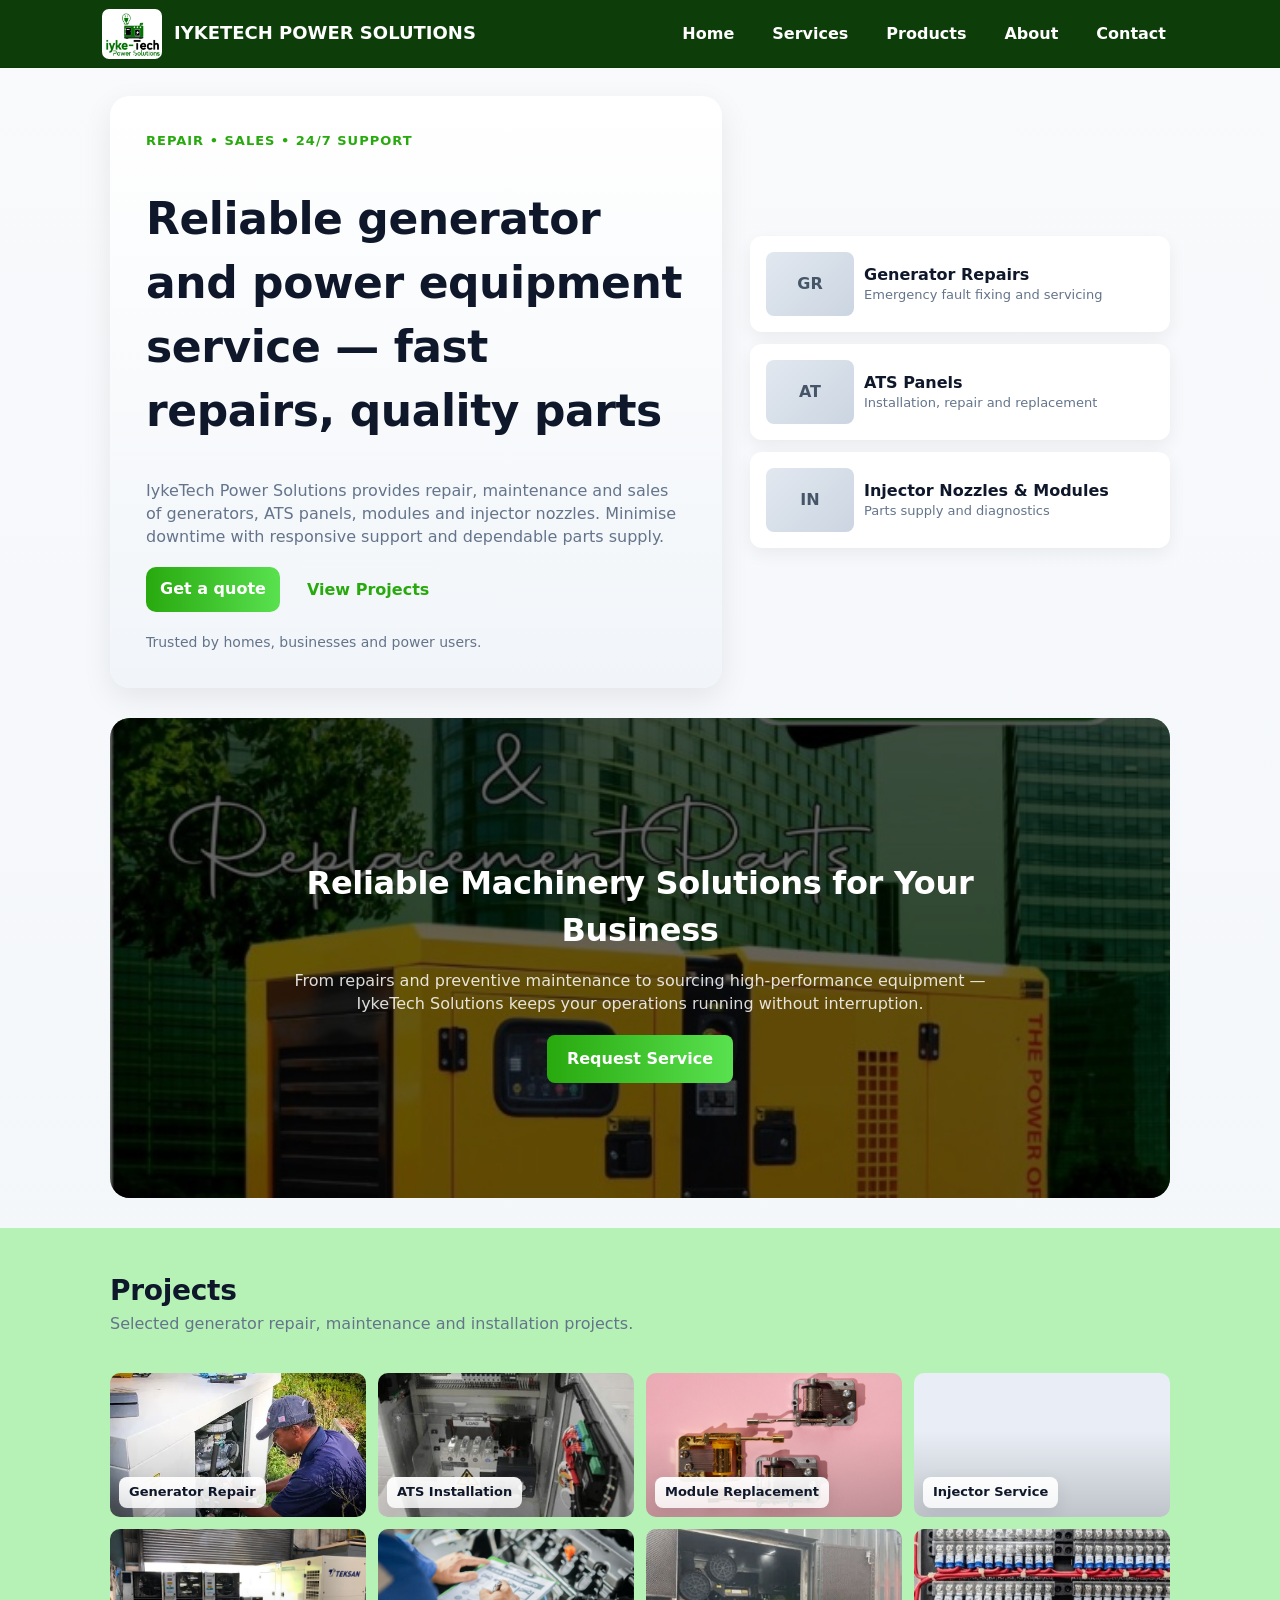
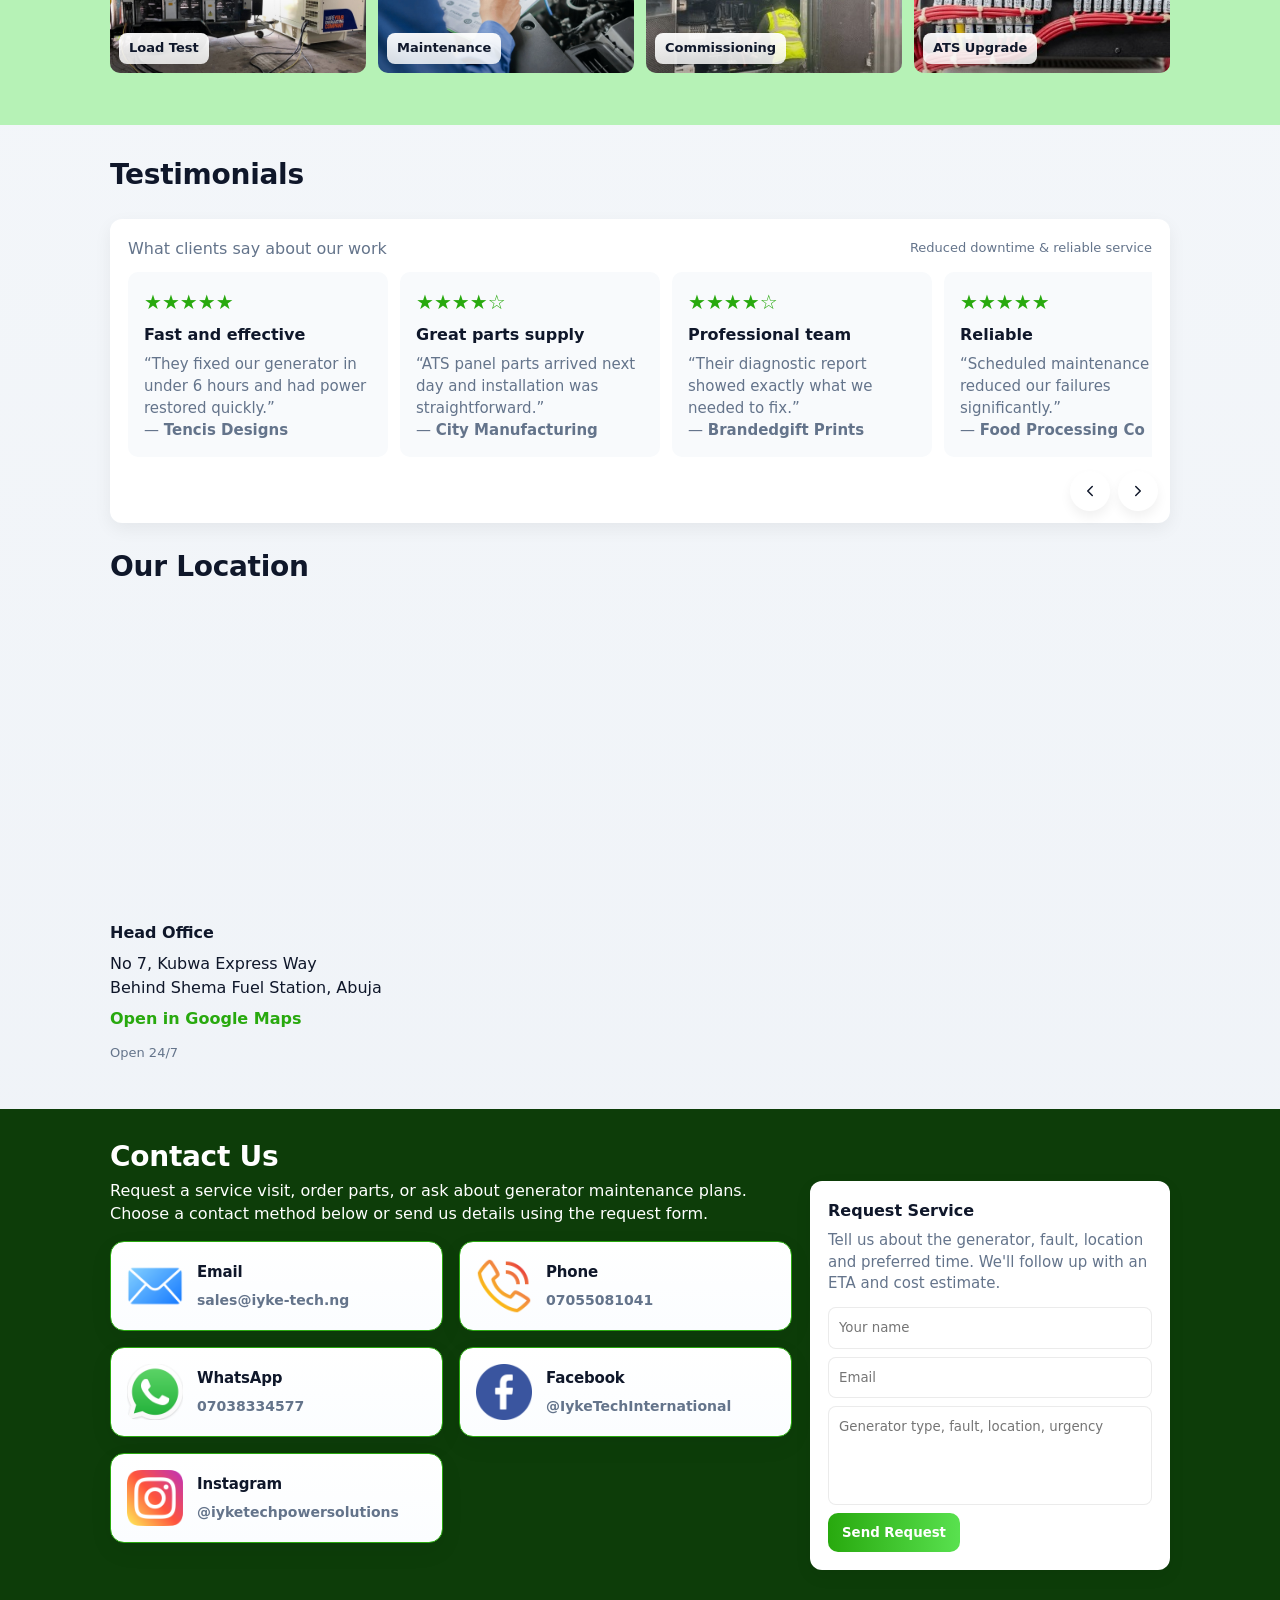
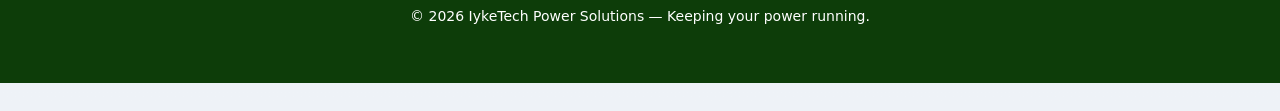
==== commit 4824dd60: "add seo code" ====
--- a/index.html
+++ b/index.html
@@ -2,51 +2,166 @@
 <html lang="en">
 
 <head>
-    <meta charset="utf-8" />
-    <meta name="viewport" content="width=device-width,initial-scale=1" />
-    <title>IykeTech Power Solutions — Generator Repairs, Sales & Maintenance</title>
-    <link rel="stylesheet" href="index.css">
+    <!-- =========================================================
+        BASIC SEO
+    ========================================================== -->
+
+    <meta charset="UTF-8">
+
+    <meta name="viewport" content="width=device-width, initial-scale=1.0">
+
+    <title>
+        IykeTech Power Solutions | Generator Sales, Repairs & Installation
+    </title>
+
+    <meta
+        name="description"
+        content="IykeTech Power Solutions provides diesel generator sales, repairs, servicing, maintenance, spare parts, installation, rentals, and delivery in Abuja and nationwide across Nigeria."
+    >
+
+    <meta
+        name="robots"
+        content="index, follow, max-image-preview:large, max-snippet:-1, max-video-preview:-1"
+    >
+
+    <meta
+        name="googlebot"
+        content="index, follow, max-image-preview:large, max-snippet:-1, max-video-preview:-1"
+    >
+
+    <link
+        rel="canonical"
+        href="https://www.iyketechpower.com/"
+    >
+
+    <meta name="theme-color" content="#2563eb">
+
+
+    <!-- =========================================================
+        OPEN GRAPH
+    ========================================================== -->
+
+    <meta property="og:type" content="website">
+
+    <meta
+        property="og:url"
+        content="https://www.iyketechpower.com/"
+    >
+
+    <meta
+        property="og:title"
+        content="IykeTech Power Solutions | Generator Sales & Services"
+    >
+
+    <meta
+        property="og:description"
+        content="Explore generator sales, diesel generator installation, servicing, repairs, spare parts, rentals, and maintenance from IykeTech Power Solutions in Abuja and across Nigeria."
+    >
+
+    <meta
+        property="og:site_name"
+        content="IykeTech Power Solutions"
+    >
+
+    <meta
+        property="og:image"
+        content="https://www.iyketechpower.com/images/YOUR-PREVIEW-IMAGE.jpg"
+    >
+
+    <meta
+        property="og:image:alt"
+        content="IykeTech Power Solutions generator sales, installation, and maintenance services"
+    >
+
+
+    <!-- =========================================================
+        TWITTER / X
+    ========================================================== -->
+
+    <meta name="twitter:card" content="summary_large_image">
+
+    <meta
+        name="twitter:title"
+        content="IykeTech Power Solutions | Generator Sales & Services"
+    >
+
+    <meta
+        name="twitter:description"
+        content="Generator sales, diesel generator repairs, installation, servicing, spare parts, and rentals in Abuja and nationwide across Nigeria."
+    >
+
+    <meta
+        name="twitter:image"
+        content="https://www.iyketechpower.com/images/YOUR-PREVIEW-IMAGE.jpg"
+    >
+
+
+    <!-- =========================================================
+        STRUCTURED DATA
+    ========================================================== -->
+
+    <!-- Business information -->
+    <script type="application/ld+json">
+    {
+        "@context": "https://schema.org",
+        "@type": "LocalBusiness",
+        "@id": "https://www.iyketechpower.com/#business",
+        "name": "IykeTech Power Solutions",
+        "url": "https://www.iyketechpower.com/",
+        "description": "Generator sales, diesel generator installation, repairs, servicing, maintenance, spare parts supply, rentals, and delivery in Abuja and nationwide across Nigeria.",
+        "address": {
+            "@type": "PostalAddress",
+            "streetAddress": "No. 7, Kubwa Express Way, Behind Shema Fuel Station",
+            "addressLocality": "Abuja",
+            "addressCountry": "NG"
+        },
+        "areaServed": {
+            "@type": "Country",
+            "name": "Nigeria"
+        }
+    }
+    </script>
+
+    <!-- Website -->
+    <script type="application/ld+json">
+    {
+        "@context": "https://schema.org",
+        "@type": "WebSite",
+        "@id": "https://www.iyketechpower.com/#website",
+        "url": "https://www.iyketechpower.com/",
+        "name": "IykeTech Power Solutions",
+        "publisher": {
+            "@id": "https://www.iyketechpower.com/#business"
+        }
+    }
+    </script>
+
+    <!-- Homepage -->
+    <script type="application/ld+json">
+    {
+        "@context": "https://schema.org",
+        "@type": "WebPage",
+        "@id": "https://www.iyketechpower.com/#webpage",
+        "url": "https://www.iyketechpower.com/",
+        "name": "IykeTech Power Solutions | Generator Sales, Repairs & Installation",
+        "description": "IykeTech Power Solutions provides diesel generator sales, repairs, servicing, maintenance, spare parts, installation, rentals, and delivery in Abuja and nationwide across Nigeria.",
+        "isPartOf": {
+            "@id": "https://www.iyketechpower.com/#website"
+        },
+        "about": {
+            "@id": "https://www.iyketechpower.com/#business"
+        }
+    }
+    </script>
+
+
+    <!-- =========================================================
+        FAVICON
+    ========================================================== -->
+
     <link rel="icon" href="/favicon.ico" type="image/x-icon">
-    <meta name="description"
-        content="IykeTech Power Solutions — generator repairs, ATS panels, modules, injector nozzles and sales. 24/7 support, parts supply and maintenance services." />
-
-    <link rel="preconnect" href="https://fonts.googleapis.com">
-    <link rel="preconnect" href="https://fonts.gstatic.com" crossorigin>
-    <link
-        href="https://fonts.googleapis.com/css2?family=Inter:wght@300;400;500;600;700&family=Poppins:wght@400;600;700&display=swap"
-        rel="stylesheet">
-
-    <link rel="canonical" href="https://iyke-tech.ng/" />
-    <meta property="og:type" content="website" />
-    <meta property="og:title" content="IykeTech Power Solutions — Generator Repairs & Sales" />
-    <meta property="og:description"
-        content="Repair and sales of generators, ATS panels, modules and injector nozzles. 24/7 service and support." />
-    <meta property="og:image" content="https://chideraval.github.io/iyketech-power-solutions//images/iyke-tech-logo.jpg" />
-    <meta name="twitter:card" content="summary_large_image" />
-    <meta name="twitter:title" content="IykeTech Power Solutions — Generator Repairs & Sales" />
-    <meta name="twitter:description"
-        content="Repair and sales of generators, ATS panels, modules and injector nozzles." />
-    <meta name="twitter:image" content="https://chideraval.github.io/iyketech-power-solutions//images/iyke-tech-logo.jpg" />
-
-    <script type="application/ld+json">
-  {
-    "@context": "https://schema.org",
-    "@type": "LocalBusiness",
-    "name": "IykeTech Power Solutions",
-    "description": "Repair and sales of generators, ATS panels, modules and injector nozzles.",
-    "telephone": "07055081041",
-    "email": "sales@iyke-tech.ng",
-    "url": "https://iyke-tech.ng/",
-    "address": {
-      "@type": "PostalAddress",
-      "streetAddress": "No 7, Kubwa Express Way, behind Shema Fuel Station",
-      "addressLocality": "Abuja",
-      "addressRegion": "FCT",
-      "postalCode": "",
-      "addressCountry": "NG"
-    }
-  }
-  </script>
+
+    <link rel="stylesheet" href="/index.css">
 </head>
 
 <body>
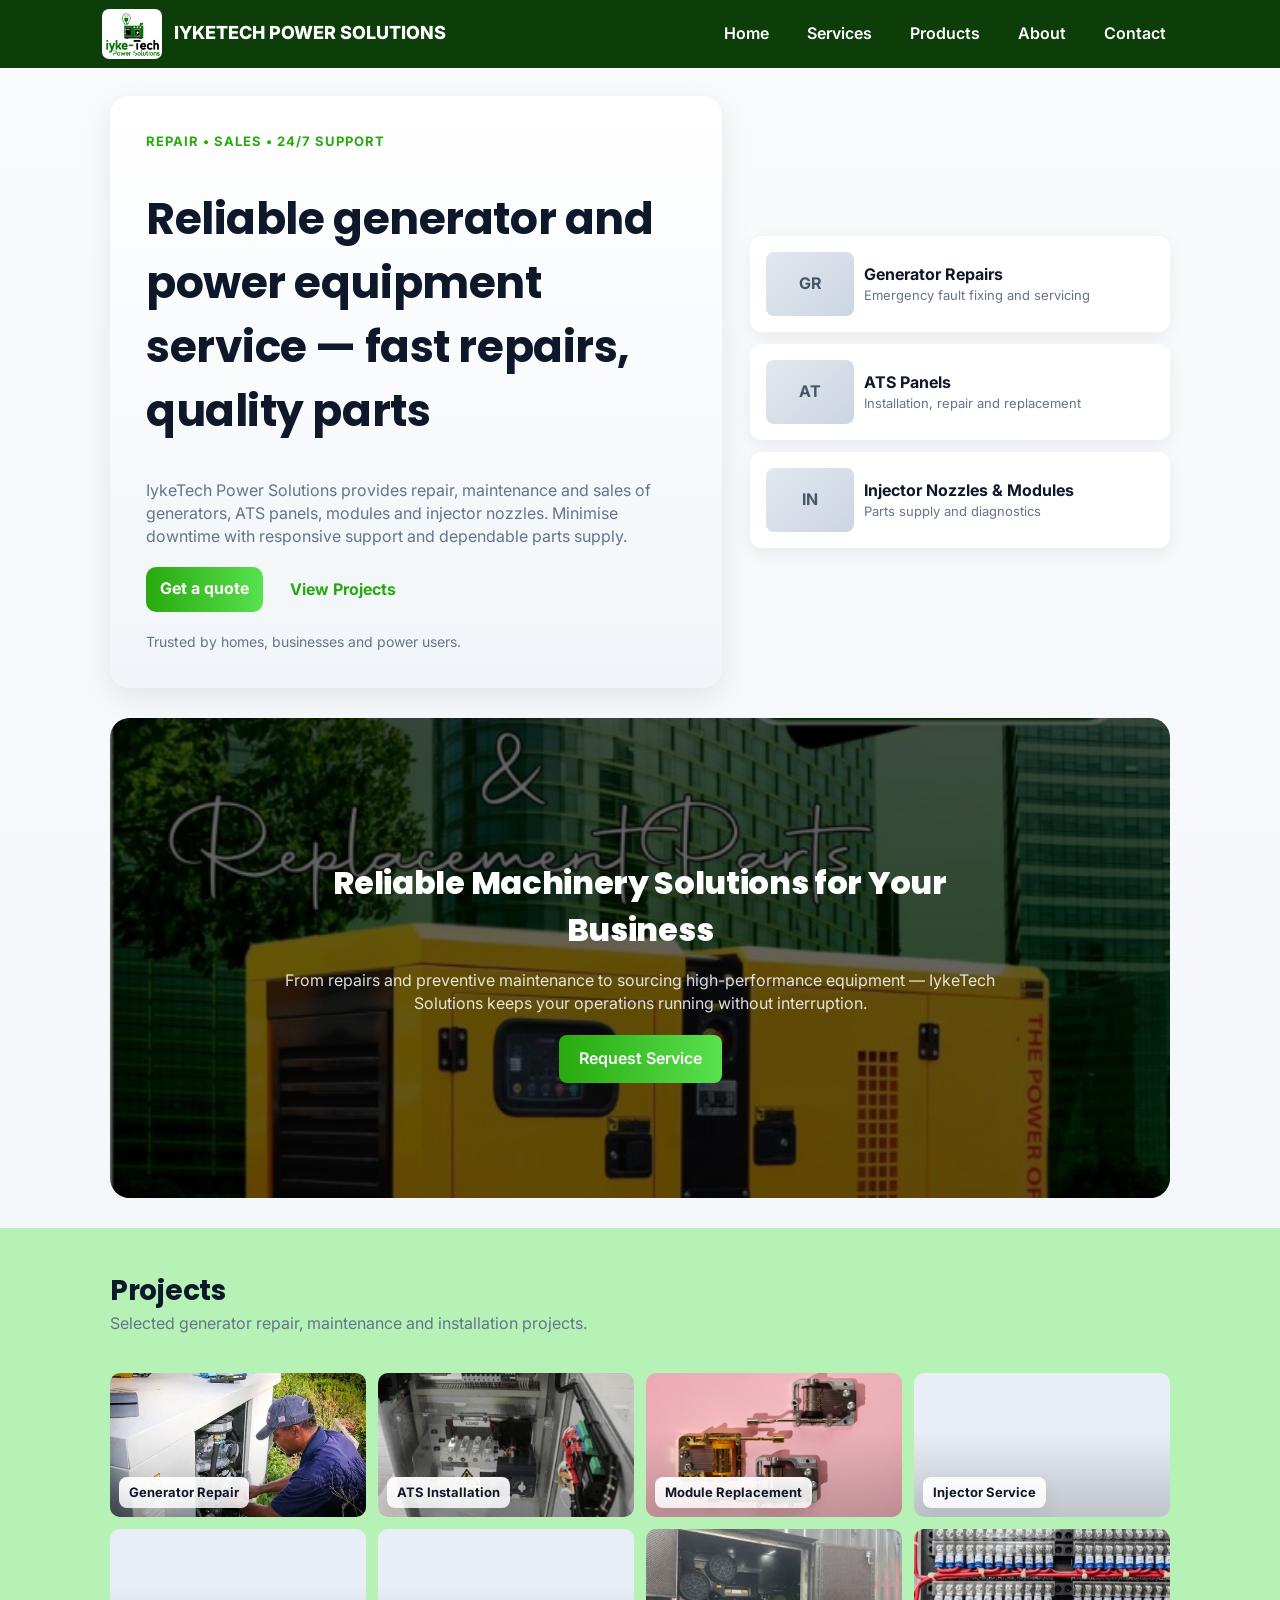
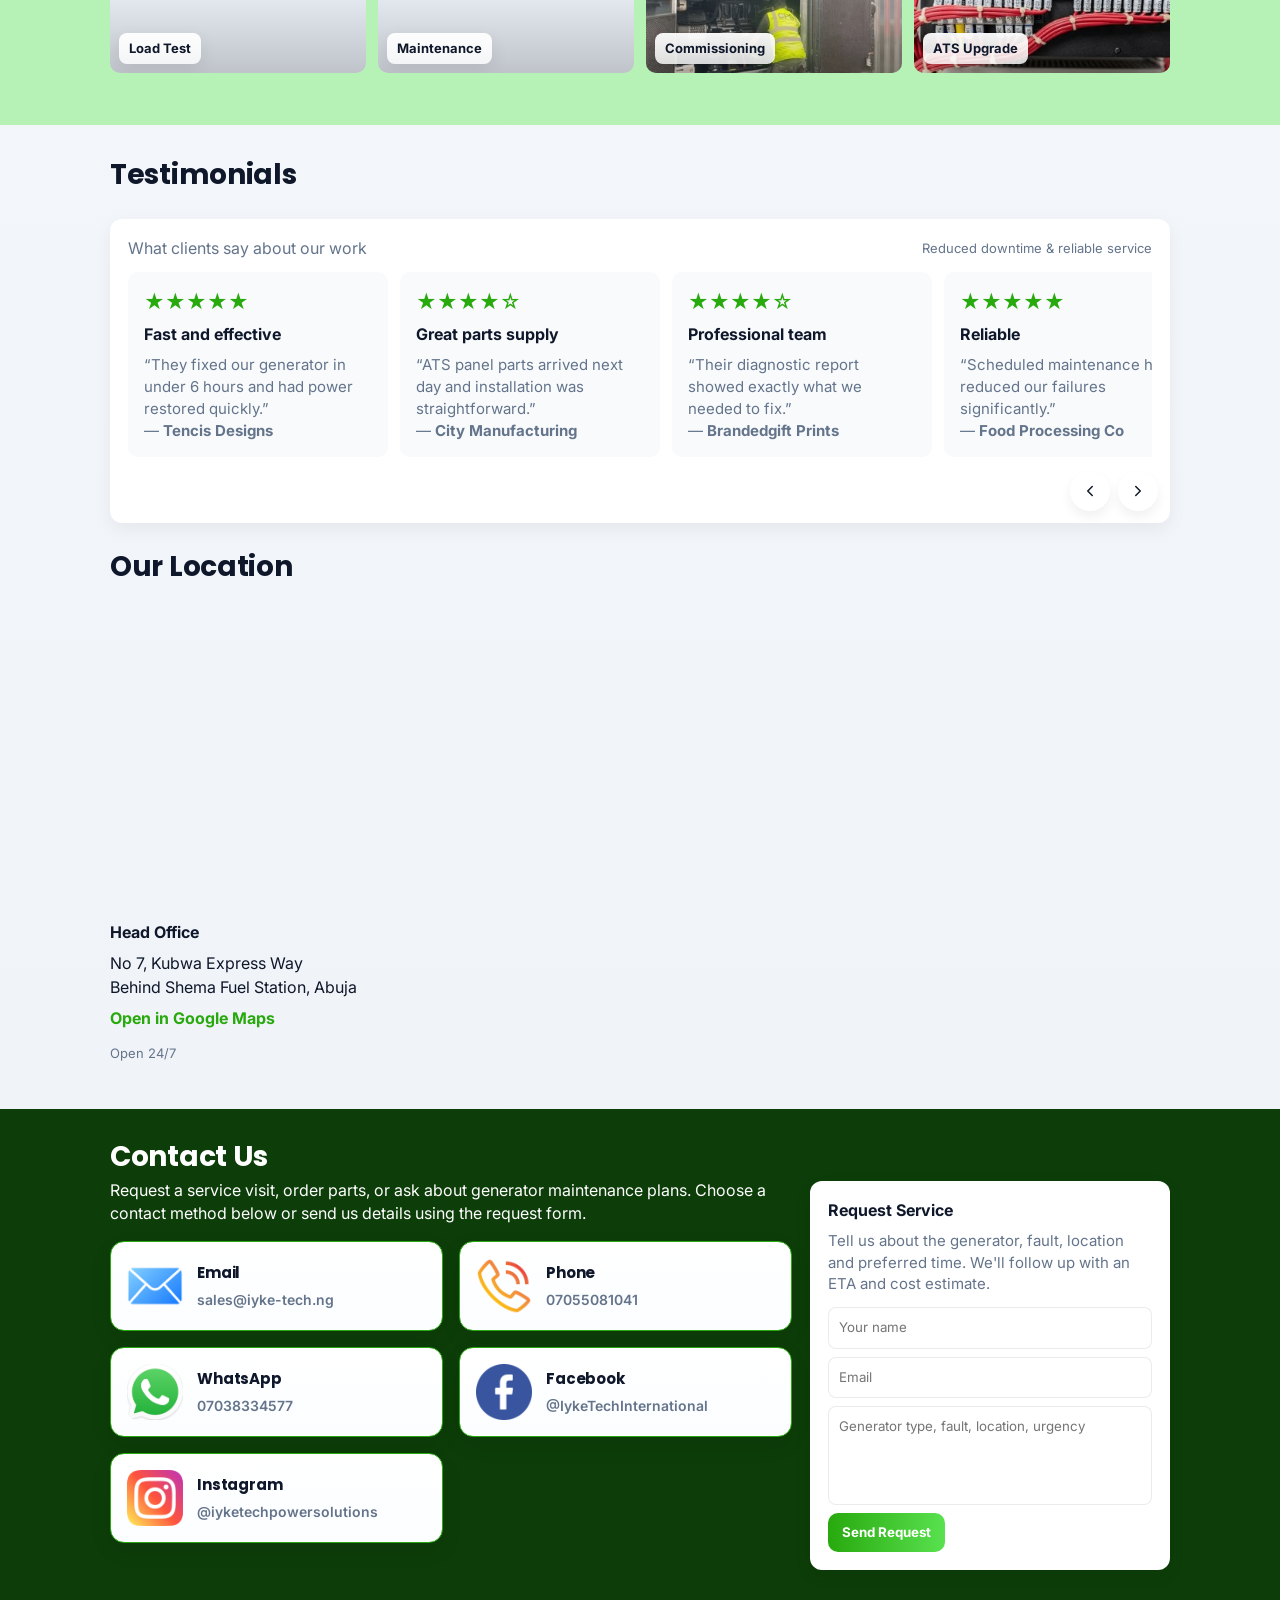
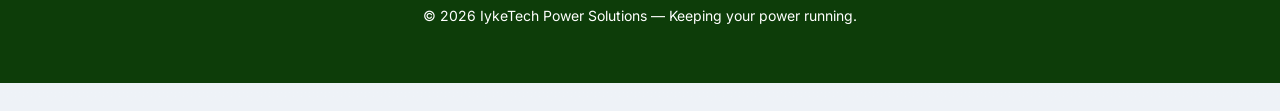
==== commit 872123b1: "fix social preview image" ====
--- a/index.html
+++ b/index.html
@@ -65,7 +65,7 @@
 
     <meta
         property="og:image"
-        content="https://www.iyketechpower.com/images/YOUR-PREVIEW-IMAGE.jpg"
+        content="https://www.iyketechpower.com/images/iyke-tech-logo.jpg"
     >
 
     <meta
@@ -92,7 +92,7 @@
 
     <meta
         name="twitter:image"
-        content="https://www.iyketechpower.com/images/YOUR-PREVIEW-IMAGE.jpg"
+        content="https://www.iyketechpower.com/images/iyke-tech-logo.jpg"
     >
 
 
--- a/index.css
+++ b/index.css
@@ -1,3 +1,7 @@
+@import url('https://fonts.googleapis.com/css2?family=Poppins:ital,wght@0,100;0,200;0,300;0,400;0,500;0,600;0,700;0,800;0,900;1,100;1,200;1,300;1,400;1,500;1,600;1,700;1,800;1,900&display=swap');
+
+@import url('https://fonts.googleapis.com/css2?family=Inter:ital,opsz,wght@0,14..32,100..900;1,14..32,100..900&display=swap');
+
 :root {
     --font-heading: "Poppins", Inter, system-ui, -apple-system, "Segoe UI", Roboto, "Helvetica Neue", Arial, sans-serif;
     --font-body: "Inter", system-ui, -apple-system, "Segoe UI", Roboto, "Helvetica Neue", Arial, sans-serif;
@@ -1302,3 +1306,372 @@
 .pm-get-wrap {
     margin-top: 12px;
 }
+
+
+/* ========================================
+   ABOUT PAGE
+======================================== */
+
+.about-page {
+    max-width: 1200px;
+    margin: 0 auto;
+    padding: 40px 24px 60px;
+    color: #263244;
+}
+
+.about-page *,
+.about-page *::before,
+.about-page *::after {
+    box-sizing: border-box;
+}
+
+/* Introduction */
+
+.about-hero {
+    display: grid;
+    grid-template-columns: minmax(0, 0.9fr) minmax(0, 1.1fr);
+    gap: 40px;
+    align-items: center;
+    margin-bottom: 75px;
+}
+
+.about-banner {
+    width: 100%;
+    min-height: 300px;
+    overflow: hidden;
+    border-radius: 18px;
+    background: #eef2f6;
+}
+
+.about-banner img {
+    display: block;
+    width: 100%;
+    height: 100%;
+    min-height: 300px;
+    object-fit: cover;
+}
+
+.about-intro {
+    min-width: 0;
+}
+
+.about-eyebrow {
+    display: inline-block;
+    margin-bottom: 12px;
+    /* color: #2563eb; */
+    color: var(--accent);
+    font-size: 12px;
+    font-weight: 800;
+    letter-spacing: 1.5px;
+    text-transform: uppercase;
+}
+
+.about-intro h1,
+.about-section-heading h2,
+.about-location h2,
+.about-cta h2 {
+    margin: 0 0 18px;
+    color: #172033;
+    line-height: 1.25;
+}
+
+.about-intro h1 {
+    font-size: clamp(28px, 4vw, 42px);
+}
+
+.about-intro p,
+.about-location p,
+.about-cta p {
+    font-size: 15px;
+    line-height: 1.85;
+}
+
+.about-intro p {
+    margin: 0 0 16px;
+    color: #536174;
+}
+
+.about-intro .about-lead {
+    color: #34445b;
+    font-size: 18px;
+    font-weight: 600;
+    line-height: 1.65;
+}
+
+/* Buttons */
+
+.about-button {
+    display: inline-flex;
+    justify-content: center;
+    align-items: center;
+    gap: 8px;
+    min-height: 46px;
+    padding: 12px 20px;
+    /* border: 1px solid #2563eb; */
+    border: 1px solid var(--accent);
+    border-radius: 8px;
+    /* background: #2563eb; */
+    background: var(--accent);
+    color: #fff;
+    font-size: 14px;
+    font-weight: 700;
+    line-height: 1.4;
+    text-align: center;
+    text-decoration: none;
+    transition: background 0.2s ease, border-color 0.2s ease;
+}
+
+.about-button:hover {
+    background: #0d3d09;
+    border-color: #0d3d09;
+    color: #fff;
+}
+
+.about-button-secondary {
+    background: transparent;
+    color: #fff;
+    border-color: rgba(255, 255, 255, 0.65);
+}
+
+.about-button-secondary:hover {
+    background: rgba(255, 255, 255, 0.12);
+    border-color: #fff;
+    color: #fff;
+}
+
+/* Service and product sections */
+
+.about-section {
+    margin-bottom: 75px;
+}
+
+.about-section-heading {
+    max-width: 720px;
+    margin-bottom: 28px;
+}
+
+.about-section-heading h2,
+.about-location h2,
+.about-cta h2 {
+    font-size: clamp(24px, 3vw, 32px);
+}
+
+.about-section-heading > p {
+    margin: 0;
+    color: #647184;
+    font-size: 15px;
+    line-height: 1.8;
+}
+
+.about-grid {
+    display: grid;
+    grid-template-columns: repeat(3, minmax(0, 1fr));
+    gap: 20px;
+}
+
+.about-card {
+    min-width: 0;
+    padding: 24px;
+    border: 1px solid #e5eaf1;
+    border-radius: 12px;
+    background: #fff;
+    transition: transform 0.2s ease, box-shadow 0.2s ease;
+}
+
+.about-card:hover {
+    transform: translateY(-3px);
+    box-shadow: 0 8px 24px rgba(20, 35, 60, 0.07);
+}
+
+.about-card h3 {
+    margin: 0 0 12px;
+    color: #1e293b;
+    font-size: 17px;
+    line-height: 1.5;
+}
+
+.about-card p {
+    margin: 0;
+    color: #647184;
+    font-size: 14px;
+    line-height: 1.8;
+}
+
+.about-text-link {
+    display: inline-block;
+    margin-top: 24px;
+    /* color: #2563eb; */
+    color: var(--accent);
+    font-size: 15px;
+    font-weight: 700;
+    text-decoration: none;
+}
+
+.about-text-link:hover {
+    text-decoration: underline;
+}
+
+/* Products section */
+
+.about-products {
+    /* padding: 38px; */
+    border-radius: 16px;
+    /* background: #faf8f8; */
+}
+
+/* Location */
+
+.about-location {
+    display: grid;
+    grid-template-columns: minmax(0, 1.4fr) minmax(260px, 0.8fr);
+    gap: 36px;
+    align-items: start;
+    margin-bottom: 70px;
+}
+
+.about-location p {
+    color: #536174;
+}
+
+.about-location-card {
+    padding: 28px;
+    border: 1px solid #e3e9f2;
+    border-radius: 14px;
+    background: #f8fafc;
+}
+
+.about-location-card h3 {
+    margin: 0 0 22px;
+    color: #172033;
+    font-size: 19px;
+    line-height: 1.5;
+}
+
+.about-location-card p {
+    margin: 0 0 20px;
+    font-size: 14px;
+    line-height: 1.9;
+    overflow-wrap: anywhere;
+}
+
+.about-location-card strong {
+    display: inline-block;
+    margin-bottom: 4px;
+    color: #263244;
+}
+
+/* Contact call to action */
+
+.about-cta {
+    padding: 42px 32px;
+    border-radius: 16px;
+    background: #1a4d17;
+    color: #fff;
+    text-align: center;
+}
+
+.about-cta h2 {
+    color: #fff;
+}
+
+.about-cta p {
+    max-width: 760px;
+    margin: 0 auto 24px;
+    color: #e0e7f1;
+}
+
+.about-cta-actions {
+    display: flex;
+    flex-wrap: wrap;
+    justify-content: center;
+    gap: 12px;
+}
+
+/* Tablet */
+
+@media (max-width: 900px) {
+    .about-hero {
+        grid-template-columns: 1fr;
+        gap: 28px;
+    }
+
+    .about-banner,
+    .about-banner img {
+        min-height: 260px;
+        max-height: 420px;
+    }
+
+    .about-grid {
+        grid-template-columns: repeat(2, minmax(0, 1fr));
+    }
+
+    .about-location {
+        grid-template-columns: 1fr;
+        gap: 24px;
+    }
+}
+
+/* Mobile */
+
+@media (max-width: 600px) {
+    .about-page {
+        padding: 28px 16px 40px;
+    }
+
+    .about-hero {
+        margin-bottom: 50px;
+    }
+
+    .about-banner,
+    .about-banner img {
+        min-height: 210px;
+    }
+
+    .about-intro h1 {
+        font-size: 29px;
+    }
+
+    .about-intro .about-lead {
+        font-size: 16px;
+    }
+
+    .about-section {
+        margin-bottom: 50px;
+    }
+
+    .about-section-heading h2,
+    .about-location h2,
+    .about-cta h2 {
+        font-size: 25px;
+    }
+
+    .about-grid {
+        grid-template-columns: 1fr;
+        gap: 14px;
+    }
+
+    .about-card {
+        padding: 20px;
+    }
+
+    .about-products {
+        padding: 24px 0px;
+    }
+
+    .about-location-card {
+        padding: 22px;
+    }
+
+    .about-cta {
+        padding: 32px 20px;
+    }
+
+    .about-cta-actions {
+        flex-direction: column;
+        align-items: stretch;
+    }
+
+    .about-cta-actions .about-button {
+        width: 100%;
+    }
+}
